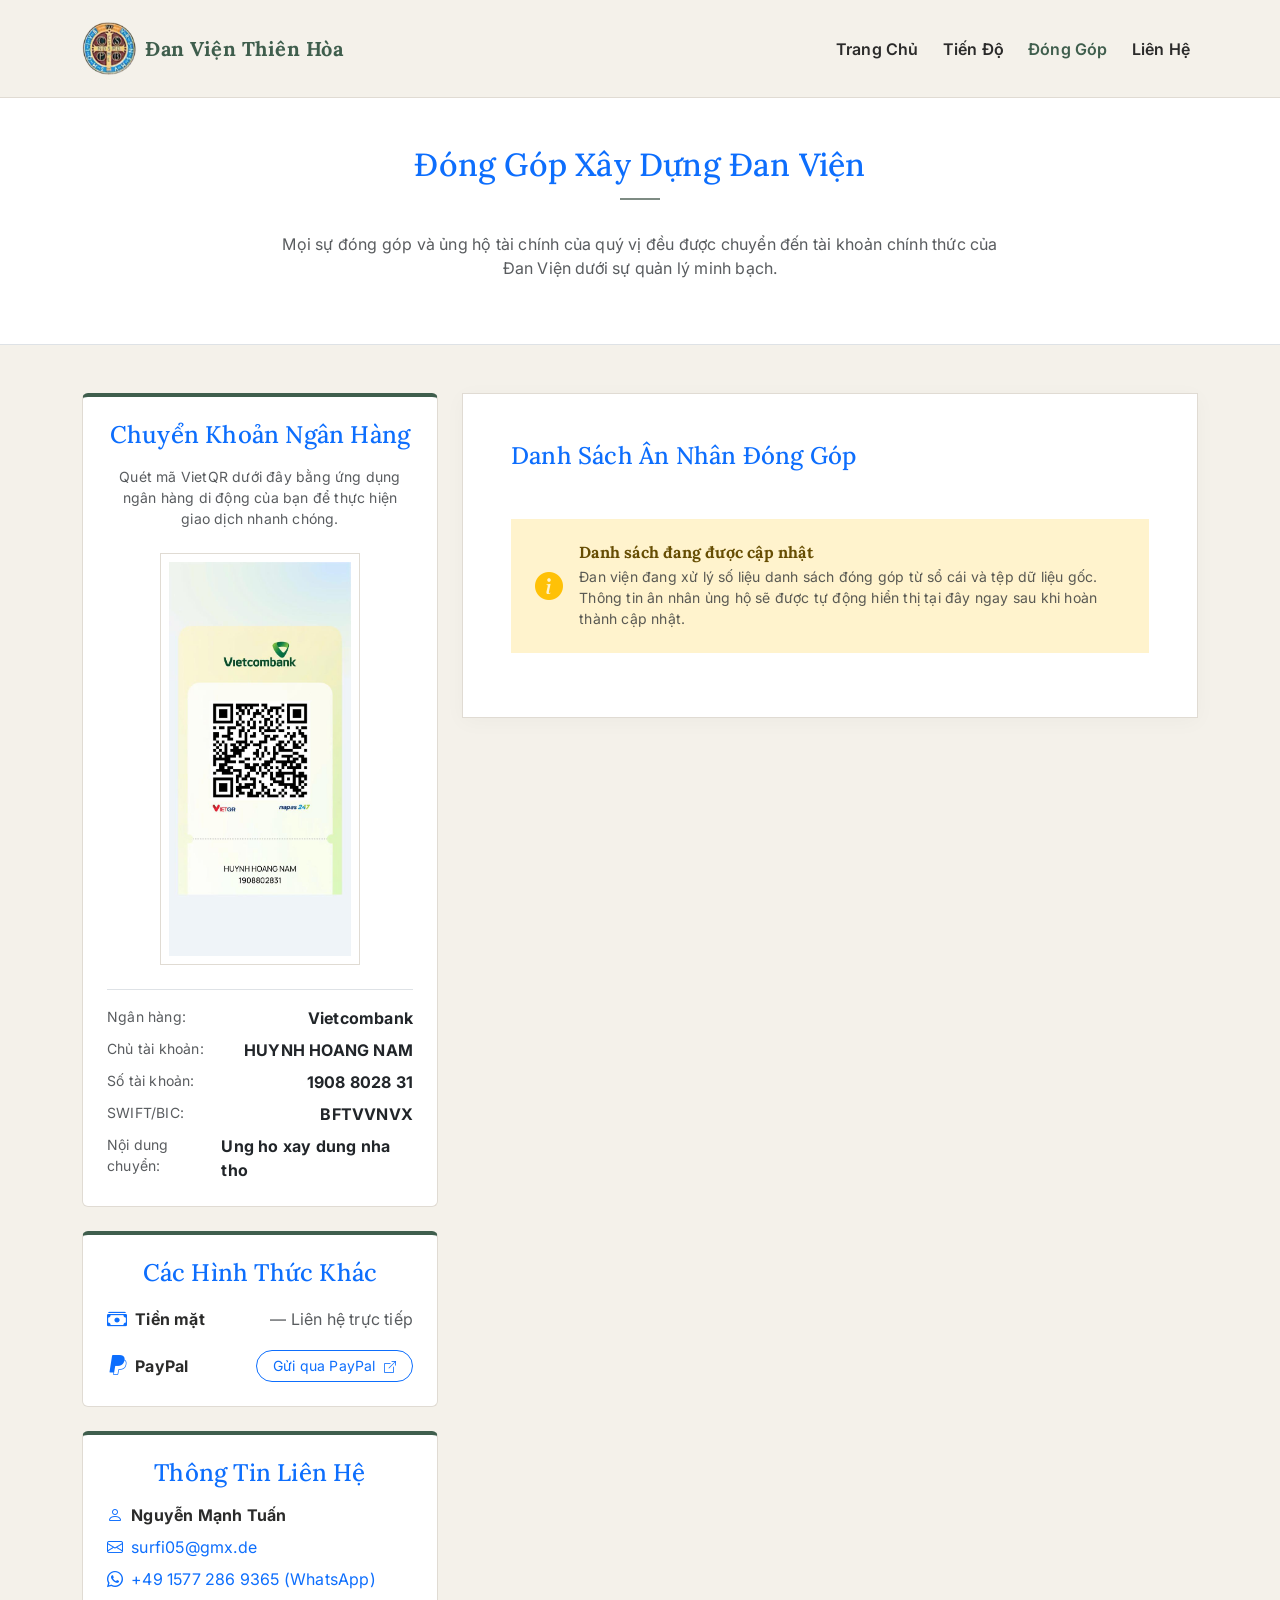
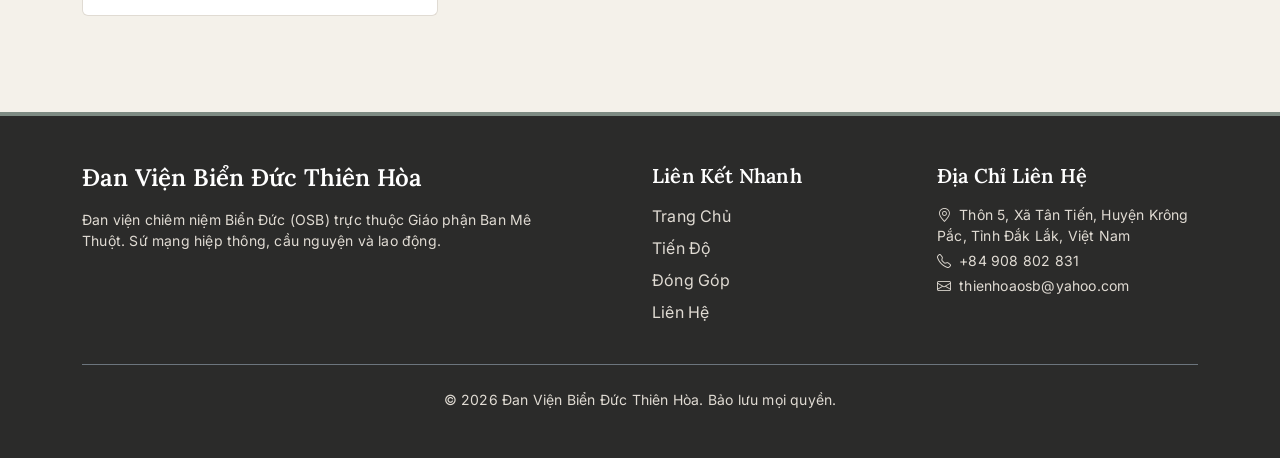
==== donggop.html @ 3820fb9f "feat: update donggop page with SWIFT/BIC, PayPal, and contact info Add SWIFT/BIC code to bank card, " ====
<!DOCTYPE html>
<html lang="vi">
<head>
  <meta charset="UTF-8">
  <meta name="viewport" content="width=device-width, initial-scale=1.0">
  <title>Đóng Góp & Ủng Hộ | Đan Viện Biển Đức Thiên Hòa</title>
  <meta name="description" content="Thông tin tài khoản ngân hàng nhận quyên góp và danh sách cập nhật các ân nhân đóng góp quỹ xây dựng Đan viện Biển Đức Thiên Hòa.">
  <!-- Bootstrap 5 & Icons CDN -->
  <link href="https://cdn.jsdelivr.net/npm/bootstrap@5.3.8/dist/css/bootstrap.min.css" rel="stylesheet" integrity="sha384-sRIl4kxILFvY47J16cr9ZwB07vP4J8+LH7qKQnuqkuIAvNWLzeN8tE5YBujZqJLB" crossorigin="anonymous">
  <link href="https://cdn.jsdelivr.net/npm/bootstrap-icons@1.13.1/font/bootstrap-icons.min.css" rel="stylesheet" integrity="sha384-CK2SzKma4jA5H/MXDUU7i1TqZlCFaD4T01vtyDFvPlD97JQyS+IsSh1nI2EFbpyk" crossorigin="anonymous">
  <!-- Custom Styling -->
  <link rel="stylesheet" href="assets/css/custom.css">
  <style>
    .bank-card {
      border: 1px solid var(--color-border);
      background-color: var(--color-card-bg);
      border-top: 4px solid var(--color-primary);
    }
    .vietqr-image {
      max-width: 200px;
      border: 1px solid var(--color-border);
      padding: 0.5rem;
      background: #fff;
    }
  </style>
</head>
<body>

  <!-- Navbar (loaded dynamically) -->
  <div id="navbar-placeholder"></div>

  <!-- Title Section -->
  <section class="py-5 text-center bg-white border-bottom">
    <div class="container">
      <h1 class="section-title h2 text-primary">Đóng Góp Xây Dựng Đan Viện</h1>
      <p class="text-muted col-lg-8 mx-auto">Mọi sự đóng góp và ủng hộ tài chính của quý vị đều được chuyển đến tài khoản chính thức của Đan Viện dưới sự quản lý minh bạch.</p>
    </div>
  </section>

  <!-- Core Content Section -->
  <section class="py-5">
    <div class="container">
      <div class="row g-4">
        
        <!-- Left: Banking Info and Real QR scan -->
        <div class="col-lg-4">
          <div class="card bank-card p-4 text-center">
            <h3 class="h4 text-primary font-serif mb-3">Chuyển Khoản Ngân Hàng</h3>
            <p class="small text-muted mb-4">Quét mã VietQR dưới đây bằng ứng dụng ngân hàng di động của bạn để thực hiện giao dịch nhanh chóng.</p>
            
            <img src="assets/images/banking_qr.jpg" class="vietqr-image img-fluid mx-auto mb-4" alt="Mã QR Chuyển Khoản Vietcombank">
            
            <div class="text-start border-top pt-3">
              <div class="d-flex justify-content-between mb-2">
                <span class="small text-muted">Ngân hàng:</span>
                <strong class="text-dark">Vietcombank</strong>
              </div>
              <div class="d-flex justify-content-between mb-2">
                <span class="small text-muted">Chủ tài khoản:</span>
                <strong class="text-dark">HUYNH HOANG NAM</strong>
              </div>
              <div class="d-flex justify-content-between mb-2">
                <span class="small text-muted">Số tài khoản:</span>
                <strong class="text-dark">1908 8028 31</strong>
              </div>
              <div class="d-flex justify-content-between mb-2">
                <span class="small text-muted">SWIFT/BIC:</span>
                <strong class="text-dark">BFTVVNVX</strong>
              </div>
              <div class="d-flex justify-content-between">
                <span class="small text-muted">Nội dung chuyển:</span>
                <strong class="text-dark">Ung ho xay dung nha tho</strong>
              </div>
            </div>
          </div>

          <!-- Alternative giving options -->
          <div class="card bank-card p-4 text-center mt-4">
            <h3 class="h4 text-primary font-serif mb-3">Các Hình Thức Khác</h3>
            <div class="text-start">
              <p class="d-flex align-items-center gap-2 mb-3">
                <i class="bi bi-cash-stack text-primary fs-5"></i>
                <strong>Tiền mặt</strong>
                <span class="text-muted ms-auto">— Liên hệ trực tiếp</span>
              </p>
              <p class="d-flex align-items-center gap-2 mb-0">
                <i class="bi bi-paypal text-primary fs-5"></i>
                <strong>PayPal</strong>
                <a href="https://www.paypal.com/pools/c/9pUxez8VKe" target="_blank" rel="noopener noreferrer" class="ms-auto btn btn-sm btn-outline-primary rounded-pill px-3">Gửi qua PayPal <i class="bi bi-box-arrow-up-right ms-1 small"></i></a>
              </p>
            </div>
          </div>

          <!-- Contact person -->
          <div class="card bank-card p-4 text-center mt-4">
            <h3 class="h4 text-primary font-serif mb-3">Thông Tin Liên Hệ</h3>
            <div class="text-start">
              <p class="d-flex align-items-center gap-2 mb-2">
                <i class="bi bi-person text-primary"></i>
                <strong>Nguyễn Mạnh Tuấn</strong>
              </p>
              <p class="d-flex align-items-center gap-2 mb-2">
                <i class="bi bi-envelope text-primary"></i>
                <a href="mailto:surfi05@gmx.de" class="text-decoration-none">surfi05@gmx.de</a>
              </p>
              <p class="d-flex align-items-center gap-2 mb-0">
                <i class="bi bi-whatsapp text-primary"></i>
                <a href="https://wa.me/4915772869365" target="_blank" rel="noopener noreferrer" class="text-decoration-none">+49 1577 286 9365 (WhatsApp)</a>
              </p>
            </div>
          </div>
        </div>

        <!-- Right: Donor listings table (gracefully handle empty list) -->
        <div class="col-lg-8">
          <div class="card card-custom p-4 p-md-5">
            <h3 class="h4 text-primary font-serif mb-4">Danh Sách Ân Nhân Đóng Góp</h3>
            
            <!-- Controls -->
            <div class="row g-3 align-items-center justify-content-between mb-4" id="tableControls" style="display:none;">
              <div class="col-sm-6 col-md-5">
                <div class="input-group">
                  <span class="input-group-text bg-transparent border-end-0"><i class="bi bi-search text-muted"></i></span>
                  <input type="text" id="tableSearch" class="form-control border-start-0" placeholder="Tìm kiếm tên, ghi chú..." onkeyup="filterTable()">
                </div>
              </div>
              <div class="col-auto">
                <div class="d-flex align-items-center gap-2">
                  <label for="pageSize" class="small text-muted text-nowrap mb-0">Hiển thị:</label>
                  <select id="pageSize" class="form-select form-select-sm" onchange="changePageSize()">
                    <option value="10" selected>10 hàng</option>
                    <option value="25">25 hàng</option>
                    <option value="50">50 hàng</option>
                  </select>
                </div>
              </div>
            </div>

            <!-- Table -->
            <div class="table-responsive" id="tableWrapper" style="display:none;">
              <table class="table align-middle table-hover border-top">
                <thead class="table-light">
                  <tr>
                    <th onclick="sortTable(0)" style="cursor:pointer;">Ngày Đóng Góp <i class="bi bi-arrow-down-up small ms-1" id="sort-icon-0"></i></th>
                    <th onclick="sortTable(1)" style="cursor:pointer;">Ân Nhân / Họ và Tên <i class="bi bi-arrow-down-up small ms-1" id="sort-icon-1"></i></th>
                    <th onclick="sortTable(2)" style="cursor:pointer; width: 160px;">Số Tiền (VNĐ) <i class="bi bi-arrow-down-up small ms-1" id="sort-icon-2"></i></th>
                    <th>Ghi Chú</th>
                  </tr>
                </thead>
                <tbody id="tableBody">
                  <!-- Rendered dynamically -->
                </tbody>
              </table>
            </div>

            <!-- Pagination -->
            <div class="d-flex justify-content-center mt-4" id="tablePagination" style="display:none;">
              <!-- Rendered dynamically -->
            </div>

            <!-- Alert fallback if donations.csv is missing or empty -->
            <div class="alert alert-warning d-flex align-items-center gap-3 p-4 border-0 rounded-0" id="fallbackAlert">
              <i class="bi bi-info-circle-fill text-warning fs-3"></i>
              <div>
                <h6 class="alert-heading fw-bold mb-1">Danh sách đang được cập nhật</h6>
                <p class="small text-muted mb-0">Đan viện đang xử lý số liệu danh sách đóng góp từ sổ cái và tệp dữ liệu gốc. Thông tin ân nhân ủng hộ sẽ được tự động hiển thị tại đây ngay sau khi hoàn thành cập nhật.</p>
              </div>
            </div>

          </div>
        </div>

      </div>
    </div>
  </section>

  <!-- Footer (loaded dynamically) -->
  <div id="footer-placeholder"></div>

  <script>var currentPage="donggop";</script>
  <script src="assets/js/components.js"></script>
  <!-- Bootstrap Bundle CDN -->
  <script src="https://cdn.jsdelivr.net/npm/bootstrap@5.3.8/dist/js/bootstrap.bundle.min.js" integrity="sha384-FKyoEForCGlyvwx9Hj09JcYn3nv7wiPVlz7YYwJrWVcXK/BmnVDxM+D2scQbITxI" crossorigin="anonymous"></script>

  <script>
    let originalData = [];
    let currentData = [];
    let pageIndex = 1;
    let pageSize = 10;
    let sortColumnIndex = -1;
    let sortAscending = true;

    document.addEventListener('DOMContentLoaded', function() {
      fetch('assets/data/donations.csv')
        .then(response => {
          if (!response.ok) {
            throw new Error('CSV file not found or empty');
          }
          return response.text();
        })
        .then(text => {
          originalData = parseCSV(text);
          if (originalData.length === 0) {
            throw new Error('No records parsed');
          }
          
          currentData = [...originalData];
          
          // Show elements and hide fallback alert
          document.getElementById('tableControls').style.display = 'flex';
          document.getElementById('tableWrapper').style.display = 'block';
          document.getElementById('tablePagination').style.display = 'flex';
          document.getElementById('fallbackAlert').style.display = 'none';
          
          renderTable();
        })
        .catch(err => {
          console.log('Thông báo: Chờ dữ liệu bảng đóng góp:', err.message);
          // Keep fallback alert visible (default state)
        });
    });

    // Custom CSV Parser
    function parseCSV(text) {
      const lines = text.split('\n');
      const result = [];
      if (lines.length <= 1) return result;
      
      for (let i = 1; i < lines.length; i++) {
        if (!lines[i].trim()) continue;
        
        let row = [];
        let insideQuote = false;
        let entry = '';
        
        for (let j = 0; j < lines[i].length; j++) {
          let char = lines[i][j];
          if (char === '"') {
            insideQuote = !insideQuote;
          } else if (char === ',' && !insideQuote) {
            row.push(entry.trim());
            entry = '';
          } else {
            entry += char;
          }
        }
        row.push(entry.trim());
        
        if (row.length >= 4) {
          result.push({
            date: row[0],
            name: row[1],
            amount: parseInt(row[2]) || 0,
            note: row[3] || ''
          });
        }
      }
      return result;
    }

    function renderTable() {
      const body = document.getElementById('tableBody');
      body.innerHTML = '';

      if (currentData.length === 0) {
        body.innerHTML = '<tr><td colspan="4" class="text-center text-muted py-3">Không tìm thấy kết quả phù hợp.</td></tr>';
        document.getElementById('tablePagination').innerHTML = '';
        return;
      }

      const startIndex = (pageIndex - 1) * pageSize;
      const endIndex = Math.min(startIndex + pageSize, currentData.length);
      const visibleItems = currentData.slice(startIndex, endIndex);

      visibleItems.forEach(item => {
        let displayDate = item.date;
        if (item.date) {
          const parts = item.date.split('-');
          if (parts.length === 3) {
            displayDate = `${parts[2]}/${parts[1]}/${parts[0]}`;
          }
        }

        const tr = document.createElement('tr');
        tr.innerHTML = `
          <td class="small text-secondary">${displayDate}</td>
          <td><strong class="text-dark">${item.name}</strong></td>
          <td class="text-primary fw-semibold">${item.amount.toLocaleString('vi-VN')} đ</td>
          <td class="small text-muted-custom font-serif"><em>${item.note}</em></td>
        `;
        body.appendChild(tr);
      });

      renderPagination();
    }

    function renderPagination() {
      const pag = document.getElementById('tablePagination');
      pag.innerHTML = '';
      
      const totalPages = Math.ceil(currentData.length / pageSize);
      if (totalPages <= 1) return;

      const nav = document.createElement('nav');
      const ul = document.createElement('ul');
      ul.className = 'pagination pagination-sm mb-0';
      
      // Prev
      const prevLi = document.createElement('li');
      prevLi.className = `page-item ${pageIndex === 1 ? 'disabled' : ''}`;
      prevLi.innerHTML = `<button class="page-link" onclick="goToPage(${pageIndex - 1})">‹</button>`;
      ul.appendChild(prevLi);

      // Pages
      for (let i = 1; i <= totalPages; i++) {
        const li = document.createElement('li');
        li.className = `page-item ${i === pageIndex ? 'active' : ''}`;
        li.innerHTML = `<button class="page-link" onclick="goToPage(${i})">${i}</button>`;
        ul.appendChild(li);
      }

      // Next
      const nextLi = document.createElement('li');
      nextLi.className = `page-item ${pageIndex === totalPages ? 'disabled' : ''}`;
      nextLi.innerHTML = `<button class="page-link" onclick="goToPage(${pageIndex + 1})">›</button>`;
      ul.appendChild(nextLi);

      nav.appendChild(ul);
      pag.appendChild(nav);
    }

    function goToPage(page) {
      pageIndex = page;
      renderTable();
    }

    function filterTable() {
      const query = document.getElementById('tableSearch').value.toLowerCase();
      currentData = originalData.filter(item => 
        item.name.toLowerCase().includes(query) || 
        item.note.toLowerCase().includes(query) ||
        item.date.includes(query)
      );
      pageIndex = 1;
      renderTable();
    }

    function changePageSize() {
      pageSize = parseInt(document.getElementById('pageSize').value);
      pageIndex = 1;
      renderTable();
    }

    function sortTable(columnIndex) {
      if (sortColumnIndex === columnIndex) {
        sortAscending = !sortAscending;
      } else {
        sortColumnIndex = columnIndex;
        sortAscending = true;
      }

      // Reset indicators
      for (let i = 0; i < 3; i++) {
        const icon = document.getElementById(`sort-icon-${i}`);
        if (icon) {
          icon.className = 'bi bi-arrow-down-up small ms-1 text-muted';
        }
      }

      const activeIcon = document.getElementById(`sort-icon-${columnIndex}`);
      if (activeIcon) {
        activeIcon.className = sortAscending ? 'bi bi-arrow-up small ms-1 text-primary' : 'bi bi-arrow-down small ms-1 text-primary';
      }

      currentData.sort((a, b) => {
        let valA, valB;
        if (columnIndex === 0) { // Date
          valA = a.date;
          valB = b.date;
        } else if (columnIndex === 1) { // Name
          valA = a.name.toLowerCase();
          valB = b.name.toLowerCase();
        } else if (columnIndex === 2) { // Amount
          valA = a.amount;
          valB = b.amount;
        }

        if (valA < valB) return sortAscending ? -1 : 1;
        if (valA > valB) return sortAscending ? 1 : -1;
        return 0;
      });

      pageIndex = 1;
      renderTable();
    }
  </script>
</body>
</html>
---- assets/css/custom.css ----
@import url('https://fonts.googleapis.com/css2?family=Lora:ital,wght@0,400;0,600;0,700;1,400&family=Inter:wght@300;400;500;600;700&display=swap');

:root {
  --bs-body-bg: #F4F1EA;          /* Soft Linen Sand */
  --bs-body-color: #2B2B2A;       /* Soil Charcoal */
  --color-primary: #3F5E4D;       /* Olive/Forest Green */
  --color-primary-hover: #2E4538;
  --color-secondary: #7E8B83;     /* Slate / Stone Grey */
  --color-border: #E0DBD3;        /* Warm Linen Border */
  --color-card-bg: #FFFFFF;
  
  --font-serif: 'Lora', Georgia, serif;
  --font-sans: 'Inter', system-ui, -apple-system, sans-serif;
}

body {
  font-family: var(--font-sans);
  background-color: var(--bs-body-bg);
  color: var(--bs-body-color);
  letter-spacing: 0.2px;
}

h1, h2, h3, h4, h5, h6 {
  font-family: var(--font-serif);
  color: var(--color-primary);
  font-weight: 600;
}

/* Custom spacing and typography defaults */
.section-title {
  position: relative;
  padding-bottom: 1rem;
  margin-bottom: 2rem;
}

.section-title::after {
  content: '';
  position: absolute;
  bottom: 0;
  left: 50%;
  transform: translateX(-50%);
  width: 40px;
  height: 2px;
  background-color: var(--color-secondary);
}

.text-start .section-title::after {
  left: 0;
  transform: none;
}

/* Header customization */
.navbar-custom {
  background-color: rgba(244, 241, 234, 0.9) !important;
  backdrop-filter: blur(10px);
  border-bottom: 1px solid var(--color-border);
}

.navbar-brand {
  font-family: var(--font-serif);
  font-weight: 700;
  color: var(--color-primary) !important;
  letter-spacing: 0.5px;
}

.nav-link {
  font-weight: 600;
  color: var(--bs-body-color) !important;
  transition: color 0.2s ease;
  position: relative;
}

.nav-link:hover,
.nav-link.active {
  color: var(--color-primary) !important;
}

/* Hero customization */
.hero-section {
  background: linear-gradient(135deg, rgba(14, 116, 144, 0.85) 0%, rgba(30, 41, 59, 0.9) 100%), url('../images/hero-bg.jpg') center/cover no-repeat;
  color: #fff;
  padding: 8rem 0;
  border-bottom: 4px solid var(--color-secondary);
}

.hero-section h1 {
  color: #fff;
  font-size: clamp(2.2rem, 5vw, 3.8rem);
  font-family: var(--font-serif);
  margin-bottom: 1.5rem;
}

.hero-section p {
  font-size: 1.25rem;
  font-family: var(--font-serif);
  font-style: italic;
  max-width: 700px;
  margin: 0 auto 2.5rem auto;
  opacity: 0.9;
}

/* Button overrides */
.btn-custom {
  background-color: var(--color-primary);
  color: #fff;
  border: 1px solid var(--color-primary);
  padding: 0.75rem 2rem;
  font-weight: 600;
  transition: all 0.2s ease;
}

.btn-custom:hover {
  background-color: var(--color-primary-hover);
  color: #fff;
  border-color: var(--color-primary-hover);
  box-shadow: 0 4px 12px rgba(63, 94, 77, 0.15);
}

.btn-outline-custom {
  background-color: transparent;
  color: #fff;
  border: 2px solid #fff;
  padding: 0.75rem 2rem;
  font-weight: 600;
  transition: all 0.2s ease;
}

.btn-outline-custom:hover {
  background-color: #fff;
  color: var(--color-primary);
}

/* Cards customization */
.card-custom {
  background-color: var(--color-card-bg);
  border: 1px solid var(--color-border);
  border-radius: 0;
  box-shadow: 0 4px 20px rgba(43, 43, 42, 0.03);
}

/* Custom list-group border overrides */
.list-group-item {
  background-color: transparent;
  border-color: var(--color-border);
}

/* Photo journal grid */
.photo-grid {
  display: grid;
  grid-template-columns: repeat(3, 1fr);
  gap: 1.5rem;
  max-width: 1100px;
  margin: 0 auto;
}

.photo-grid-item {
  break-inside: avoid;
}

.photo-grid-card {
  background-color: var(--color-card-bg);
  border: 1px solid var(--color-border);
  padding: 15px;
  box-shadow: 0 4px 20px rgba(43, 43, 42, 0.02);
  transition: box-shadow 0.2s ease;
}

.photo-grid-card:hover {
  box-shadow: 0 6px 28px rgba(43, 43, 42, 0.08);
}

.photo-grid-img {
  width: 100%;
  height: 220px;
  object-fit: cover;
  border: 1px solid var(--color-border);
  cursor: zoom-in;
  transition: opacity 0.2s ease;
}

.photo-grid-img:hover {
  opacity: 0.9;
}

/* Footer customization */
.footer-custom {
  background-color: #2B2B2A;
  color: #E0DBD3;
  border-top: 4px solid var(--color-secondary);
}

.footer-custom h4, .footer-custom h5 {
  color: #FFFFFF;
}

.footer-custom a {
  color: #E0DBD3;
  text-decoration: none;
  transition: color 0.2s ease;
}

.footer-custom a:hover {
  color: #FFFFFF;
}

/* Responsive fixes */
@media (max-width: 991px) {
  .photo-grid {
    grid-template-columns: repeat(2, 1fr);
  }
}

@media (max-width: 576px) {
  .photo-grid {
    grid-template-columns: 1fr;
  }

  .photo-grid-img {
    height: auto;
    aspect-ratio: 4 / 3;
  }
}
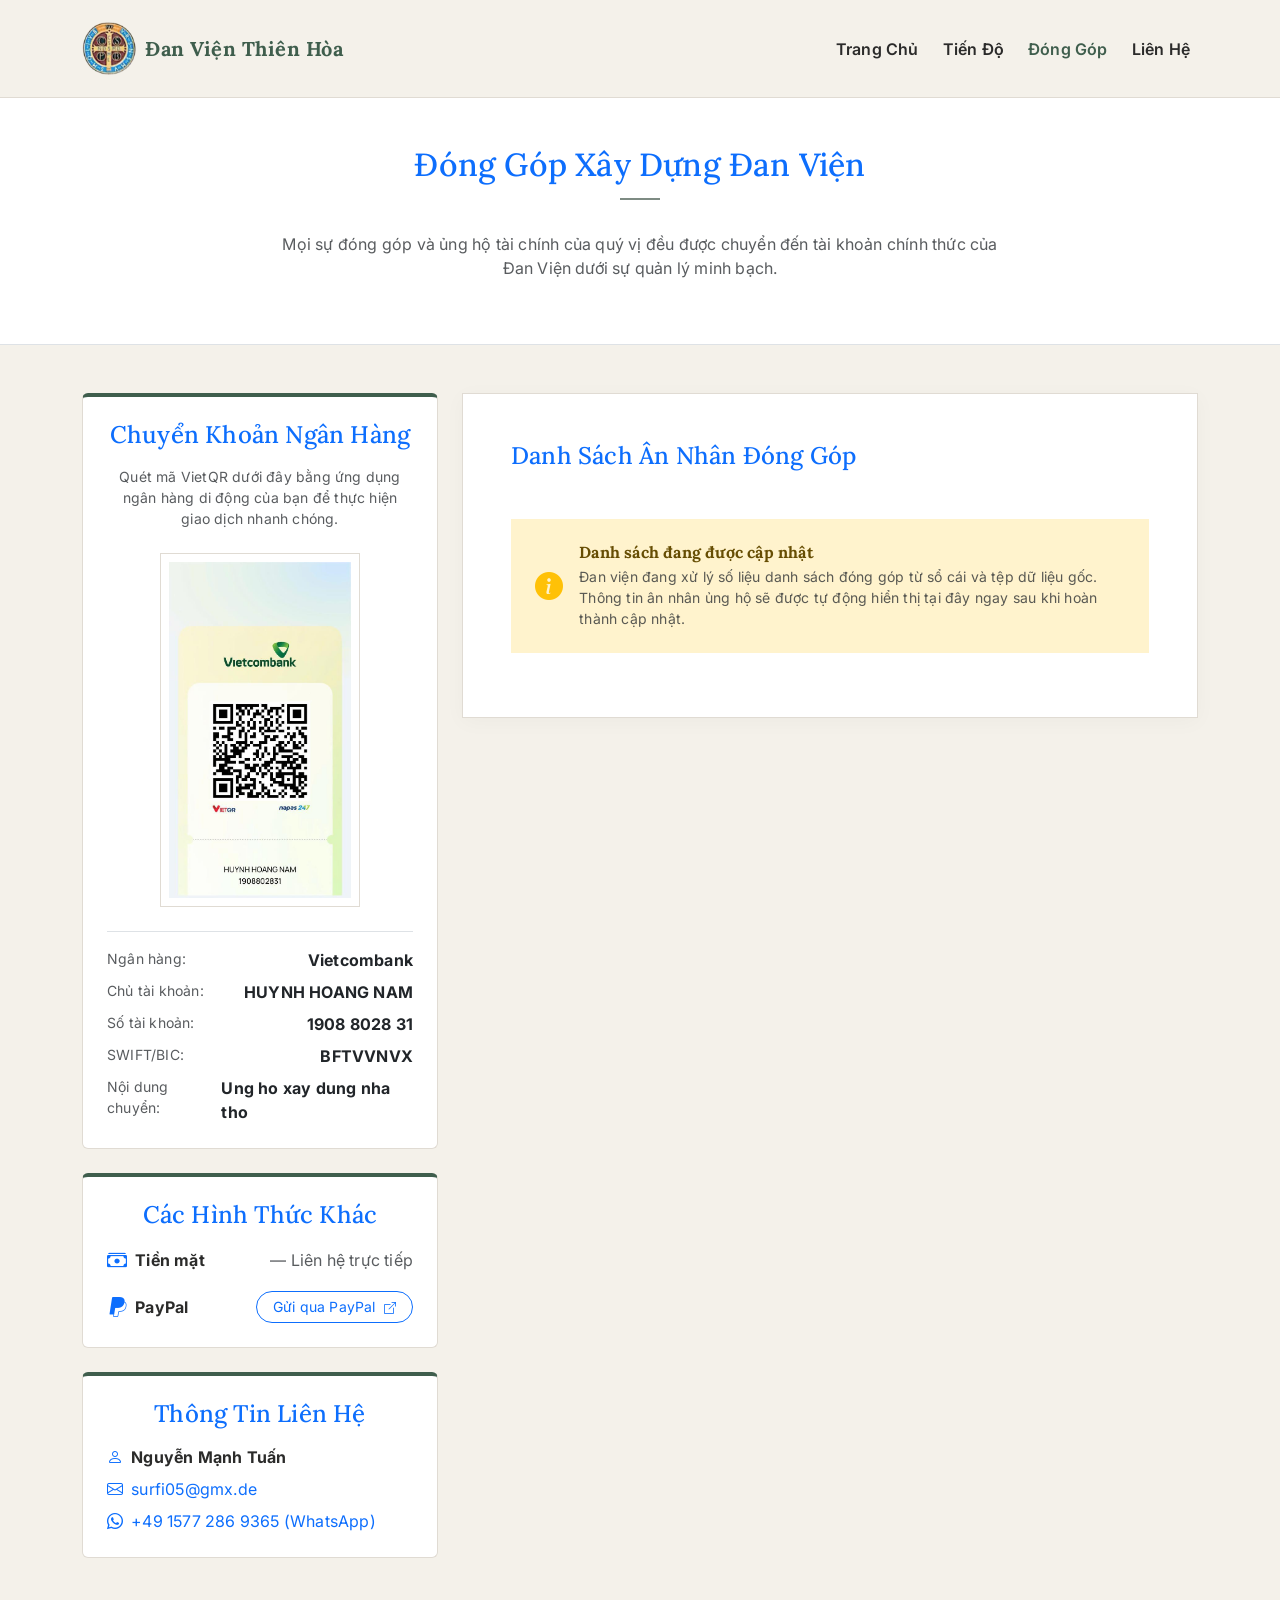
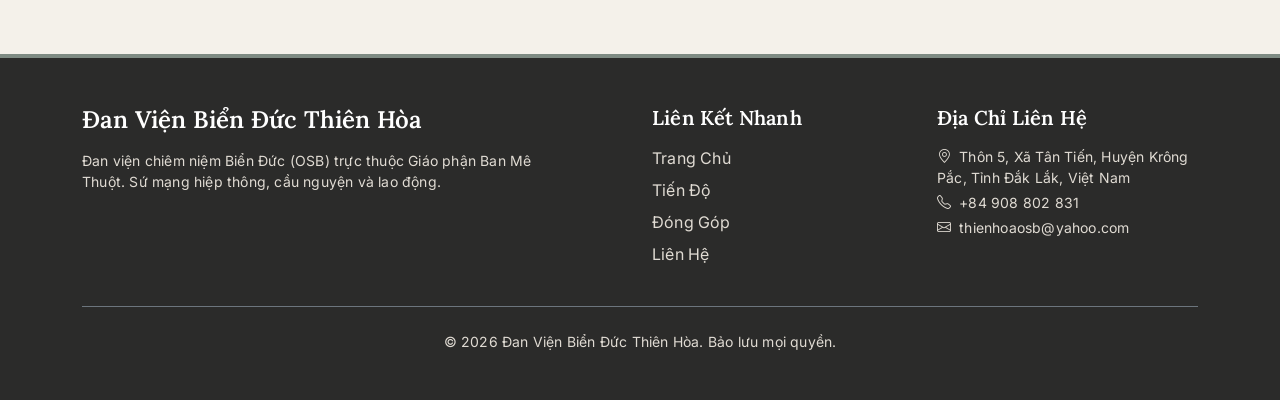
==== commit fb39260a: "fix: keyboard accessibility, focus rings, date locale, and translate guards Add keyboard handlers an" ====
--- a/donggop.html
+++ b/donggop.html
@@ -8,6 +8,7 @@
   <!-- Bootstrap 5 & Icons CDN -->
   <link href="https://cdn.jsdelivr.net/npm/bootstrap@5.3.8/dist/css/bootstrap.min.css" rel="stylesheet" integrity="sha384-sRIl4kxILFvY47J16cr9ZwB07vP4J8+LH7qKQnuqkuIAvNWLzeN8tE5YBujZqJLB" crossorigin="anonymous">
   <link href="https://cdn.jsdelivr.net/npm/bootstrap-icons@1.13.1/font/bootstrap-icons.min.css" rel="stylesheet" integrity="sha384-CK2SzKma4jA5H/MXDUU7i1TqZlCFaD4T01vtyDFvPlD97JQyS+IsSh1nI2EFbpyk" crossorigin="anonymous">
+  <link rel="preconnect" href="https://cdn.jsdelivr.net">
   <!-- Custom Styling -->
   <link rel="stylesheet" href="assets/css/custom.css">
   <style>
@@ -22,6 +23,24 @@
       padding: 0.5rem;
       background: #fff;
     }
+    .tabular-nums {
+      font-variant-numeric: tabular-nums;
+    }
+    .sortable-th {
+      cursor: pointer;
+      user-select: none;
+      touch-action: manipulation;
+    }
+    .sortable-th:focus-visible {
+      outline: 2px solid var(--color-primary);
+      outline-offset: -2px;
+      border-radius: 4px;
+    }
+    .clickable-img:focus-visible {
+      outline: 2px solid var(--color-primary);
+      outline-offset: 2px;
+      border-radius: 4px;
+    }
   </style>
 </head>
 <body>
@@ -32,7 +51,7 @@
   <!-- Title Section -->
   <section class="py-5 text-center bg-white border-bottom">
     <div class="container">
-      <h1 class="section-title h2 text-primary">Đóng Góp Xây Dựng Đan Viện</h1>
+      <h1 class="section-title h2 text-primary" style="text-wrap:balance;">Đóng Góp Xây Dựng Đan Viện</h1>
       <p class="text-muted col-lg-8 mx-auto">Mọi sự đóng góp và ủng hộ tài chính của quý vị đều được chuyển đến tài khoản chính thức của Đan Viện dưới sự quản lý minh bạch.</p>
     </div>
   </section>
@@ -48,7 +67,7 @@
             <h3 class="h4 text-primary font-serif mb-3">Chuyển Khoản Ngân Hàng</h3>
             <p class="small text-muted mb-4">Quét mã VietQR dưới đây bằng ứng dụng ngân hàng di động của bạn để thực hiện giao dịch nhanh chóng.</p>
             
-            <img src="assets/images/banking_qr.jpg" class="vietqr-image img-fluid mx-auto mb-4" alt="Mã QR Chuyển Khoản Vietcombank">
+            <img src="assets/images/banking_qr.jpg" width="200" height="200" class="vietqr-image img-fluid mx-auto mb-4 clickable-img" alt="Mã QR Chuyển Khoản Vietcombank" onclick="triggerLightbox('assets/images/banking_qr.jpg')" onkeydown="if(event.key==='Enter'||event.key===' ')event.preventDefault(),triggerLightbox('assets/images/banking_qr.jpg')" tabindex="0" role="button" style="cursor:zoom-in;">
             
             <div class="text-start border-top pt-3">
               <div class="d-flex justify-content-between mb-2">
@@ -61,11 +80,11 @@
               </div>
               <div class="d-flex justify-content-between mb-2">
                 <span class="small text-muted">Số tài khoản:</span>
-                <strong class="text-dark">1908 8028 31</strong>
+                <strong class="text-dark" translate="no">1908 8028 31</strong>
               </div>
               <div class="d-flex justify-content-between mb-2">
                 <span class="small text-muted">SWIFT/BIC:</span>
-                <strong class="text-dark">BFTVVNVX</strong>
+                <strong class="text-dark" translate="no">BFTVVNVX</strong>
               </div>
               <div class="d-flex justify-content-between">
                 <span class="small text-muted">Nội dung chuyển:</span>
@@ -79,12 +98,12 @@
             <h3 class="h4 text-primary font-serif mb-3">Các Hình Thức Khác</h3>
             <div class="text-start">
               <p class="d-flex align-items-center gap-2 mb-3">
-                <i class="bi bi-cash-stack text-primary fs-5"></i>
+                <i class="bi bi-cash-stack text-primary fs-5" aria-hidden="true"></i>
                 <strong>Tiền mặt</strong>
                 <span class="text-muted ms-auto">— Liên hệ trực tiếp</span>
               </p>
               <p class="d-flex align-items-center gap-2 mb-0">
-                <i class="bi bi-paypal text-primary fs-5"></i>
+                <i class="bi bi-paypal text-primary fs-5" aria-hidden="true"></i>
                 <strong>PayPal</strong>
                 <a href="https://www.paypal.com/pools/c/9pUxez8VKe" target="_blank" rel="noopener noreferrer" class="ms-auto btn btn-sm btn-outline-primary rounded-pill px-3">Gửi qua PayPal <i class="bi bi-box-arrow-up-right ms-1 small"></i></a>
               </p>
@@ -96,15 +115,15 @@
             <h3 class="h4 text-primary font-serif mb-3">Thông Tin Liên Hệ</h3>
             <div class="text-start">
               <p class="d-flex align-items-center gap-2 mb-2">
-                <i class="bi bi-person text-primary"></i>
+                <i class="bi bi-person text-primary" aria-hidden="true"></i>
                 <strong>Nguyễn Mạnh Tuấn</strong>
               </p>
               <p class="d-flex align-items-center gap-2 mb-2">
-                <i class="bi bi-envelope text-primary"></i>
-                <a href="mailto:surfi05@gmx.de" class="text-decoration-none">surfi05@gmx.de</a>
+                <i class="bi bi-envelope text-primary" aria-hidden="true"></i>
+                <a href="mailto:surfi05@gmx.de" class="text-decoration-none" translate="no">surfi05@gmx.de</a>
               </p>
               <p class="d-flex align-items-center gap-2 mb-0">
-                <i class="bi bi-whatsapp text-primary"></i>
+                <i class="bi bi-whatsapp text-primary" aria-hidden="true"></i>
                 <a href="https://wa.me/4915772869365" target="_blank" rel="noopener noreferrer" class="text-decoration-none">+49 1577 286 9365 (WhatsApp)</a>
               </p>
             </div>
@@ -120,8 +139,8 @@
             <div class="row g-3 align-items-center justify-content-between mb-4" id="tableControls" style="display:none;">
               <div class="col-sm-6 col-md-5">
                 <div class="input-group">
-                  <span class="input-group-text bg-transparent border-end-0"><i class="bi bi-search text-muted"></i></span>
-                  <input type="text" id="tableSearch" class="form-control border-start-0" placeholder="Tìm kiếm tên, ghi chú..." onkeyup="filterTable()">
+                  <span class="input-group-text bg-transparent border-end-0"><i class="bi bi-search text-muted" aria-hidden="true"></i></span>
+                  <input type="text" id="tableSearch" class="form-control border-start-0" placeholder="Tìm kiếm tên, ghi chú…" aria-label="Tìm kiếm ân nhân" onkeyup="filterTable()">
                 </div>
               </div>
               <div class="col-auto">
@@ -141,13 +160,13 @@
               <table class="table align-middle table-hover border-top">
                 <thead class="table-light">
                   <tr>
-                    <th onclick="sortTable(0)" style="cursor:pointer;">Ngày Đóng Góp <i class="bi bi-arrow-down-up small ms-1" id="sort-icon-0"></i></th>
-                    <th onclick="sortTable(1)" style="cursor:pointer;">Ân Nhân / Họ và Tên <i class="bi bi-arrow-down-up small ms-1" id="sort-icon-1"></i></th>
-                    <th onclick="sortTable(2)" style="cursor:pointer; width: 160px;">Số Tiền (VNĐ) <i class="bi bi-arrow-down-up small ms-1" id="sort-icon-2"></i></th>
+                    <th tabindex="0" role="columnheader" class="sortable-th" onclick="sortTable(0)" onkeydown="if(event.key==='Enter'||event.key===' ')event.preventDefault(),sortTable(0)">Ngày Đóng Góp <i class="bi bi-arrow-down-up small ms-1" id="sort-icon-0" aria-hidden="true"></i></th>
+                    <th tabindex="0" role="columnheader" class="sortable-th" onclick="sortTable(1)" onkeydown="if(event.key==='Enter'||event.key===' ')event.preventDefault(),sortTable(1)">Ân Nhân / Họ và Tên <i class="bi bi-arrow-down-up small ms-1" id="sort-icon-1" aria-hidden="true"></i></th>
+                    <th tabindex="0" role="columnheader" class="sortable-th" onclick="sortTable(2)" onkeydown="if(event.key==='Enter'||event.key===' ')event.preventDefault(),sortTable(2)" style="width: 160px;">Số Tiền (VNĐ) <i class="bi bi-arrow-down-up small ms-1" id="sort-icon-2" aria-hidden="true"></i></th>
                     <th>Ghi Chú</th>
                   </tr>
                 </thead>
-                <tbody id="tableBody">
+                <tbody id="tableBody" aria-live="polite">
                   <!-- Rendered dynamically -->
                 </tbody>
               </table>
@@ -160,7 +179,7 @@
 
             <!-- Alert fallback if donations.csv is missing or empty -->
             <div class="alert alert-warning d-flex align-items-center gap-3 p-4 border-0 rounded-0" id="fallbackAlert">
-              <i class="bi bi-info-circle-fill text-warning fs-3"></i>
+              <i class="bi bi-info-circle-fill text-warning fs-3" aria-hidden="true"></i>
               <div>
                 <h6 class="alert-heading fw-bold mb-1">Danh sách đang được cập nhật</h6>
                 <p class="small text-muted mb-0">Đan viện đang xử lý số liệu danh sách đóng góp từ sổ cái và tệp dữ liệu gốc. Thông tin ân nhân ủng hộ sẽ được tự động hiển thị tại đây ngay sau khi hoàn thành cập nhật.</p>
@@ -173,6 +192,20 @@
       </div>
     </div>
   </section>
+
+  <!-- Lightbox Modal -->
+  <div class="modal fade" id="lightboxModal" tabindex="-1" aria-hidden="true">
+    <div class="modal-dialog modal-dialog-centered modal-lg">
+      <div class="modal-content bg-transparent border-0">
+        <div class="modal-header border-0 p-0 justify-content-end">
+          <button type="button" class="btn-close btn-close-white" data-bs-dismiss="modal" aria-label="Close"></button>
+        </div>
+        <div class="modal-body p-0 text-center">
+          <img src="" id="lightboxImage" class="img-fluid border shadow-lg" alt="Phóng to hình ảnh">
+        </div>
+      </div>
+    </div>
+  </div>
 
   <!-- Footer (loaded dynamically) -->
   <div id="footer-placeholder"></div>
@@ -275,9 +308,9 @@
       visibleItems.forEach(item => {
         let displayDate = item.date;
         if (item.date) {
-          const parts = item.date.split('-');
-          if (parts.length === 3) {
-            displayDate = `${parts[2]}/${parts[1]}/${parts[0]}`;
+          const parsed = new Date(item.date + 'T00:00:00');
+          if (!isNaN(parsed.getTime())) {
+            displayDate = parsed.toLocaleDateString('vi-VN', {day:'2-digit',month:'2-digit',year:'numeric'});
           }
         }
 
@@ -285,7 +318,7 @@
         tr.innerHTML = `
           <td class="small text-secondary">${displayDate}</td>
           <td><strong class="text-dark">${item.name}</strong></td>
-          <td class="text-primary fw-semibold">${item.amount.toLocaleString('vi-VN')} đ</td>
+          <td class="text-primary fw-semibold tabular-nums">${item.amount.toLocaleString('vi-VN')} đ</td>
           <td class="small text-muted-custom font-serif"><em>${item.note}</em></td>
         `;
         body.appendChild(tr);
@@ -332,6 +365,14 @@
     function goToPage(page) {
       pageIndex = page;
       renderTable();
+    }
+
+    function triggerLightbox(src) {
+      const modalElement = document.getElementById('lightboxModal');
+      const lightboxImg = document.getElementById('lightboxImage');
+      lightboxImg.src = src;
+      const modal = new bootstrap.Modal(modalElement);
+      modal.show();
     }
 
     function filterTable() {
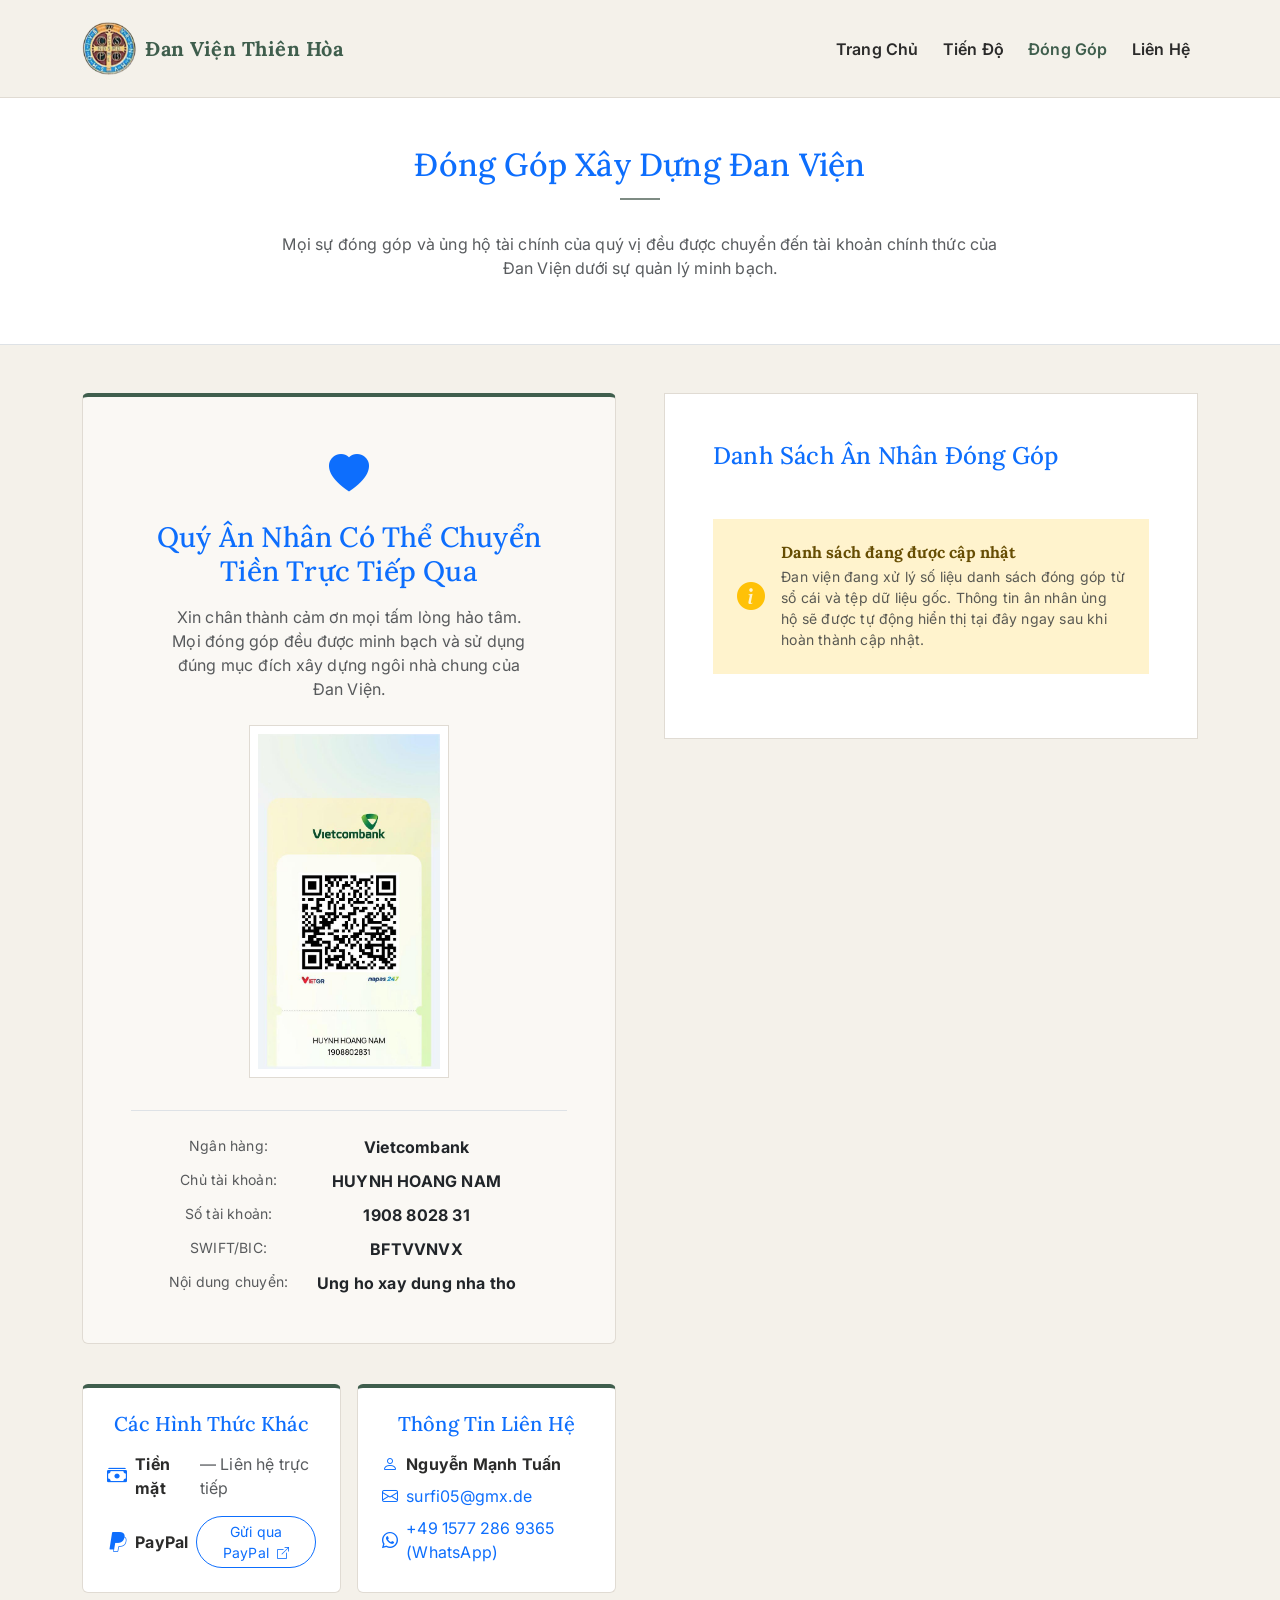
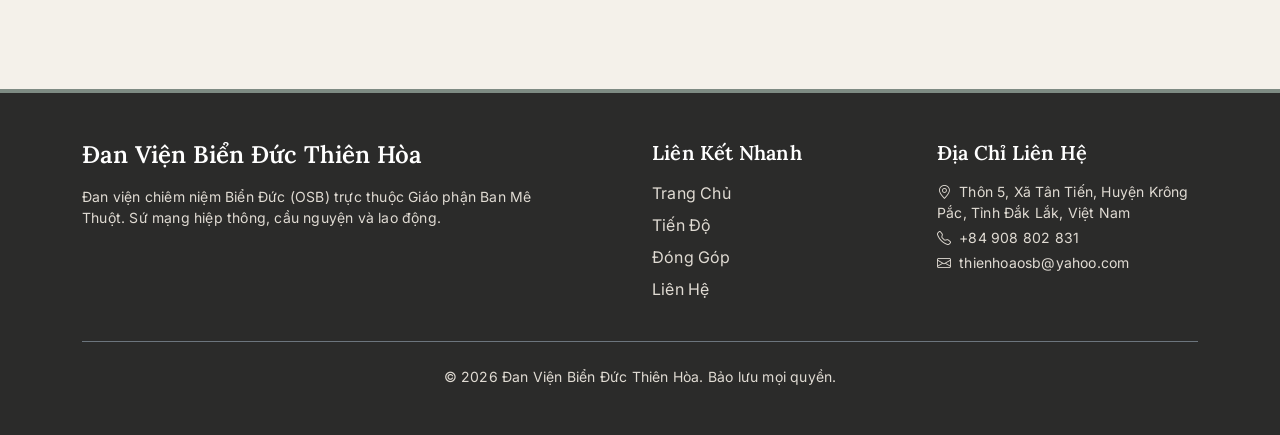
==== commit 25303a9f: "refactor: remove card shadows, redesign giving layout for warmth Remove box-shadow from card-custom." ====
--- a/donggop.html
+++ b/donggop.html
@@ -17,6 +17,16 @@
       background-color: var(--color-card-bg);
       border-top: 4px solid var(--color-primary);
     }
+    .bank-card-welcome {
+      border: 1px solid var(--color-border);
+      background-color: #FAF8F4;
+      border-top: 4px solid var(--color-primary);
+    }
+    .bank-details {
+      display: grid;
+      grid-template-columns: auto 1fr;
+      gap: 0.625rem 1rem;
+    }
     .vietqr-image {
       max-width: 200px;
       border: 1px solid var(--color-border);
@@ -59,79 +69,76 @@
   <!-- Core Content Section -->
   <section class="py-5">
     <div class="container">
-      <div class="row g-4">
+      <div class="row g-5">
         
-        <!-- Left: Banking Info and Real QR scan -->
-        <div class="col-lg-4">
-          <div class="card bank-card p-4 text-center">
-            <h3 class="h4 text-primary font-serif mb-3">Chuyển Khoản Ngân Hàng</h3>
-            <p class="small text-muted mb-4">Quét mã VietQR dưới đây bằng ứng dụng ngân hàng di động của bạn để thực hiện giao dịch nhanh chóng.</p>
+        <!-- Left: Giving info (now wider + more inviting) -->
+        <div class="col-lg-6">
+          <div class="card bank-card-welcome p-4 p-md-5 text-center">
+            <i class="bi bi-heart-fill text-primary fs-1 mb-3" aria-hidden="true"></i>
+            <h3 class="h3 text-primary font-serif mb-3">Quý Ân Nhân Có Thể Chuyển Tiền Trực Tiếp Qua</h3>
+            <p class="text-muted mb-4 col-md-10 mx-auto">Xin chân thành cảm ơn mọi tấm lòng hảo tâm. Mọi đóng góp đều được minh bạch và sử dụng đúng mục đích xây dựng ngôi nhà chung của Đan Viện.</p>
             
             <img src="assets/images/banking_qr.jpg" width="200" height="200" class="vietqr-image img-fluid mx-auto mb-4 clickable-img" alt="Mã QR Chuyển Khoản Vietcombank" onclick="triggerLightbox('assets/images/banking_qr.jpg')" onkeydown="if(event.key==='Enter'||event.key===' ')event.preventDefault(),triggerLightbox('assets/images/banking_qr.jpg')" tabindex="0" role="button" style="cursor:zoom-in;">
             
-            <div class="text-start border-top pt-3">
-              <div class="d-flex justify-content-between mb-2">
-                <span class="small text-muted">Ngân hàng:</span>
+            <div class="border-top pt-4 mt-2">
+              <div class="bank-details mx-auto" style="max-width:360px;">
+                <span class="small text-muted text-nowrap">Ngân hàng:</span>
                 <strong class="text-dark">Vietcombank</strong>
-              </div>
-              <div class="d-flex justify-content-between mb-2">
-                <span class="small text-muted">Chủ tài khoản:</span>
+                <span class="small text-muted text-nowrap">Chủ tài khoản:</span>
                 <strong class="text-dark">HUYNH HOANG NAM</strong>
-              </div>
-              <div class="d-flex justify-content-between mb-2">
-                <span class="small text-muted">Số tài khoản:</span>
+                <span class="small text-muted text-nowrap">Số tài khoản:</span>
                 <strong class="text-dark" translate="no">1908 8028 31</strong>
-              </div>
-              <div class="d-flex justify-content-between mb-2">
-                <span class="small text-muted">SWIFT/BIC:</span>
+                <span class="small text-muted text-nowrap">SWIFT/BIC:</span>
                 <strong class="text-dark" translate="no">BFTVVNVX</strong>
-              </div>
-              <div class="d-flex justify-content-between">
-                <span class="small text-muted">Nội dung chuyển:</span>
+                <span class="small text-muted text-nowrap">Nội dung chuyển:</span>
                 <strong class="text-dark">Ung ho xay dung nha tho</strong>
               </div>
             </div>
           </div>
 
-          <!-- Alternative giving options -->
-          <div class="card bank-card p-4 text-center mt-4">
-            <h3 class="h4 text-primary font-serif mb-3">Các Hình Thức Khác</h3>
-            <div class="text-start">
-              <p class="d-flex align-items-center gap-2 mb-3">
-                <i class="bi bi-cash-stack text-primary fs-5" aria-hidden="true"></i>
-                <strong>Tiền mặt</strong>
-                <span class="text-muted ms-auto">— Liên hệ trực tiếp</span>
-              </p>
-              <p class="d-flex align-items-center gap-2 mb-0">
-                <i class="bi bi-paypal text-primary fs-5" aria-hidden="true"></i>
-                <strong>PayPal</strong>
-                <a href="https://www.paypal.com/pools/c/9pUxez8VKe" target="_blank" rel="noopener noreferrer" class="ms-auto btn btn-sm btn-outline-primary rounded-pill px-3">Gửi qua PayPal <i class="bi bi-box-arrow-up-right ms-1 small"></i></a>
-              </p>
-            </div>
-          </div>
-
-          <!-- Contact person -->
-          <div class="card bank-card p-4 text-center mt-4">
-            <h3 class="h4 text-primary font-serif mb-3">Thông Tin Liên Hệ</h3>
-            <div class="text-start">
-              <p class="d-flex align-items-center gap-2 mb-2">
-                <i class="bi bi-person text-primary" aria-hidden="true"></i>
-                <strong>Nguyễn Mạnh Tuấn</strong>
-              </p>
-              <p class="d-flex align-items-center gap-2 mb-2">
-                <i class="bi bi-envelope text-primary" aria-hidden="true"></i>
-                <a href="mailto:surfi05@gmx.de" class="text-decoration-none" translate="no">surfi05@gmx.de</a>
-              </p>
-              <p class="d-flex align-items-center gap-2 mb-0">
-                <i class="bi bi-whatsapp text-primary" aria-hidden="true"></i>
-                <a href="https://wa.me/4915772869365" target="_blank" rel="noopener noreferrer" class="text-decoration-none">+49 1577 286 9365 (WhatsApp)</a>
-              </p>
+          <!-- Alternative + Contact side by side on larger screens -->
+          <div class="row g-3 mt-4">
+            <div class="col-md-6">
+              <div class="card bank-card p-4 text-center h-100">
+                <h4 class="h5 text-primary font-serif mb-3">Các Hình Thức Khác</h4>
+                <div class="text-start">
+                  <p class="d-flex align-items-center gap-2 mb-3">
+                    <i class="bi bi-cash-stack text-primary fs-5" aria-hidden="true"></i>
+                    <strong>Tiền mặt</strong>
+                    <span class="text-muted ms-auto">— Liên hệ trực tiếp</span>
+                  </p>
+                  <p class="d-flex align-items-center gap-2 mb-0">
+                    <i class="bi bi-paypal text-primary fs-5" aria-hidden="true"></i>
+                    <strong>PayPal</strong>
+                    <a href="https://www.paypal.com/pools/c/9pUxez8VKe" target="_blank" rel="noopener noreferrer" class="ms-auto btn btn-sm btn-outline-primary rounded-pill px-3">Gửi qua PayPal <i class="bi bi-box-arrow-up-right ms-1 small"></i></a>
+                  </p>
+                </div>
+              </div>
+            </div>
+            <div class="col-md-6">
+              <div class="card bank-card p-4 text-center h-100">
+                <h4 class="h5 text-primary font-serif mb-3">Thông Tin Liên Hệ</h4>
+                <div class="text-start">
+                  <p class="d-flex align-items-center gap-2 mb-2">
+                    <i class="bi bi-person text-primary" aria-hidden="true"></i>
+                    <strong>Nguyễn Mạnh Tuấn</strong>
+                  </p>
+                  <p class="d-flex align-items-center gap-2 mb-2">
+                    <i class="bi bi-envelope text-primary" aria-hidden="true"></i>
+                    <a href="mailto:surfi05@gmx.de" class="text-decoration-none" translate="no">surfi05@gmx.de</a>
+                  </p>
+                  <p class="d-flex align-items-center gap-2 mb-0">
+                    <i class="bi bi-whatsapp text-primary" aria-hidden="true"></i>
+                    <a href="https://wa.me/4915772869365" target="_blank" rel="noopener noreferrer" class="text-decoration-none">+49 1577 286 9365 (WhatsApp)</a>
+                  </p>
+                </div>
+              </div>
             </div>
           </div>
         </div>
 
-        <!-- Right: Donor listings table (gracefully handle empty list) -->
-        <div class="col-lg-8">
+        <!-- Right: Donor listings table -->
+        <div class="col-lg-6">
           <div class="card card-custom p-4 p-md-5">
             <h3 class="h4 text-primary font-serif mb-4">Danh Sách Ân Nhân Đóng Góp</h3>
             
--- a/assets/css/custom.css
+++ b/assets/css/custom.css
@@ -135,7 +135,6 @@
   background-color: var(--color-card-bg);
   border: 1px solid var(--color-border);
   border-radius: 0;
-  box-shadow: 0 4px 20px rgba(43, 43, 42, 0.03);
 }
 
 /* Custom list-group border overrides */
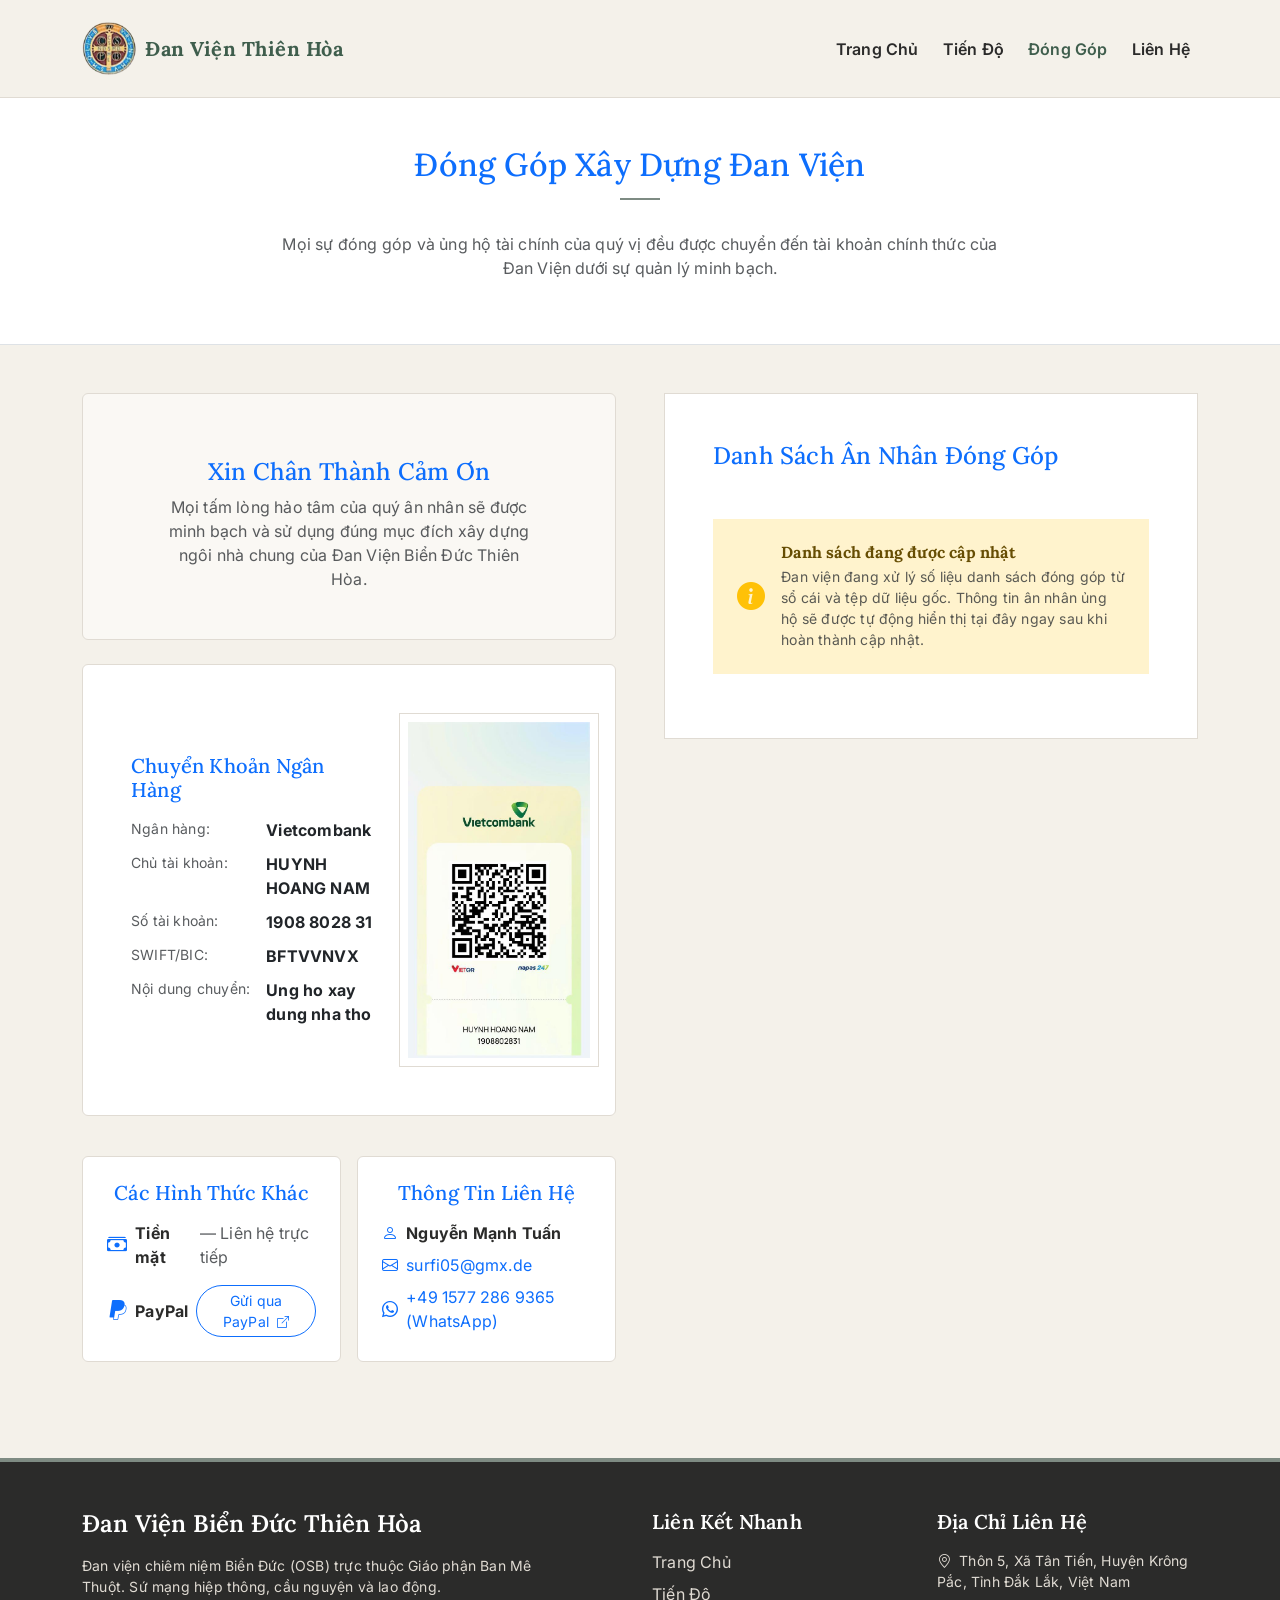
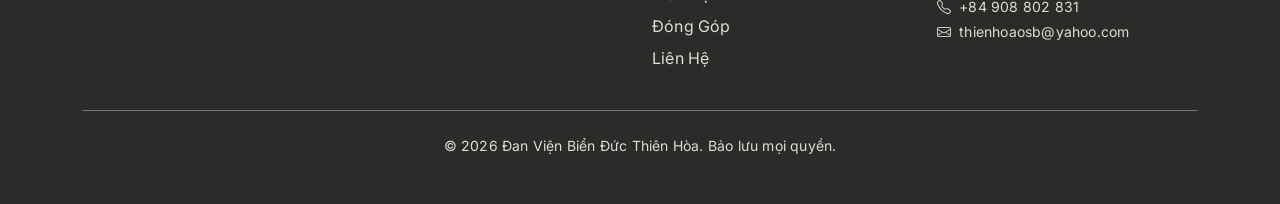
==== commit 7dcf0681: "refactor: separate gratitude card, side-by-side banking layout, remove border-top shadows Split welc" ====
--- a/donggop.html
+++ b/donggop.html
@@ -15,12 +15,10 @@
     .bank-card {
       border: 1px solid var(--color-border);
       background-color: var(--color-card-bg);
-      border-top: 4px solid var(--color-primary);
     }
     .bank-card-welcome {
       border: 1px solid var(--color-border);
       background-color: #FAF8F4;
-      border-top: 4px solid var(--color-primary);
     }
     .bank-details {
       display: grid;
@@ -71,32 +69,40 @@
     <div class="container">
       <div class="row g-5">
         
-        <!-- Left: Giving info (now wider + more inviting) -->
+        <!-- Left: Giving info -->
         <div class="col-lg-6">
+          <!-- Gratitude card (separate) -->
           <div class="card bank-card-welcome p-4 p-md-5 text-center">
-            <i class="bi bi-heart-fill text-primary fs-1 mb-3" aria-hidden="true"></i>
-            <h3 class="h3 text-primary font-serif mb-3">Quý Ân Nhân Có Thể Chuyển Tiền Trực Tiếp Qua</h3>
-            <p class="text-muted mb-4 col-md-10 mx-auto">Xin chân thành cảm ơn mọi tấm lòng hảo tâm. Mọi đóng góp đều được minh bạch và sử dụng đúng mục đích xây dựng ngôi nhà chung của Đan Viện.</p>
-            
-            <img src="assets/images/banking_qr.jpg" width="200" height="200" class="vietqr-image img-fluid mx-auto mb-4 clickable-img" alt="Mã QR Chuyển Khoản Vietcombank" onclick="triggerLightbox('assets/images/banking_qr.jpg')" onkeydown="if(event.key==='Enter'||event.key===' ')event.preventDefault(),triggerLightbox('assets/images/banking_qr.jpg')" tabindex="0" role="button" style="cursor:zoom-in;">
-            
-            <div class="border-top pt-4 mt-2">
-              <div class="bank-details mx-auto" style="max-width:360px;">
-                <span class="small text-muted text-nowrap">Ngân hàng:</span>
-                <strong class="text-dark">Vietcombank</strong>
-                <span class="small text-muted text-nowrap">Chủ tài khoản:</span>
-                <strong class="text-dark">HUYNH HOANG NAM</strong>
-                <span class="small text-muted text-nowrap">Số tài khoản:</span>
-                <strong class="text-dark" translate="no">1908 8028 31</strong>
-                <span class="small text-muted text-nowrap">SWIFT/BIC:</span>
-                <strong class="text-dark" translate="no">BFTVVNVX</strong>
-                <span class="small text-muted text-nowrap">Nội dung chuyển:</span>
-                <strong class="text-dark">Ung ho xay dung nha tho</strong>
-              </div>
-            </div>
+            <i class="bi bi-cross text-primary fs-1 mb-3" aria-hidden="true"></i>
+            <h4 class="h4 text-primary font-serif mb-2">Xin Chân Thành Cảm Ơn</h4>
+            <p class="text-muted mb-0 col-md-10 mx-auto">Mọi tấm lòng hảo tâm của quý ân nhân sẽ được minh bạch và sử dụng đúng mục đích xây dựng ngôi nhà chung của Đan Viện Biển Đức Thiên Hòa.</p>
           </div>
 
-          <!-- Alternative + Contact side by side on larger screens -->
+          <!-- Direct banking card: side-by-side layout -->
+          <div class="card bank-card p-4 p-md-5 mt-4">
+            <div class="row g-4 align-items-center">
+              <div class="col-md-7">
+                <h4 class="h5 text-primary font-serif mb-3">Chuyển Khoản Ngân Hàng</h4>
+                <div class="bank-details">
+                  <span class="small text-muted text-nowrap">Ngân hàng:</span>
+                  <strong class="text-dark">Vietcombank</strong>
+                  <span class="small text-muted text-nowrap">Chủ tài khoản:</span>
+                  <strong class="text-dark">HUYNH HOANG NAM</strong>
+                  <span class="small text-muted text-nowrap">Số tài khoản:</span>
+                  <strong class="text-dark" translate="no">1908 8028 31</strong>
+                  <span class="small text-muted text-nowrap">SWIFT/BIC:</span>
+                  <strong class="text-dark" translate="no">BFTVVNVX</strong>
+                  <span class="small text-muted text-nowrap">Nội dung chuyển:</span>
+                  <strong class="text-dark">Ung ho xay dung nha tho</strong>
+                </div>
+              </div>
+              <div class="col-md-5 text-center">
+                <img src="assets/images/banking_qr.jpg" width="200" height="200" class="vietqr-image img-fluid clickable-img" alt="Mã QR Chuyển Khoản Vietcombank" onclick="triggerLightbox('assets/images/banking_qr.jpg')" onkeydown="if(event.key==='Enter'||event.key===' ')event.preventDefault(),triggerLightbox('assets/images/banking_qr.jpg')" tabindex="0" role="button" style="cursor:zoom-in;">
+              </div>
+            </div>
+          </div>
+
+          <!-- Alternative + Contact side by side -->
           <div class="row g-3 mt-4">
             <div class="col-md-6">
               <div class="card bank-card p-4 text-center h-100">
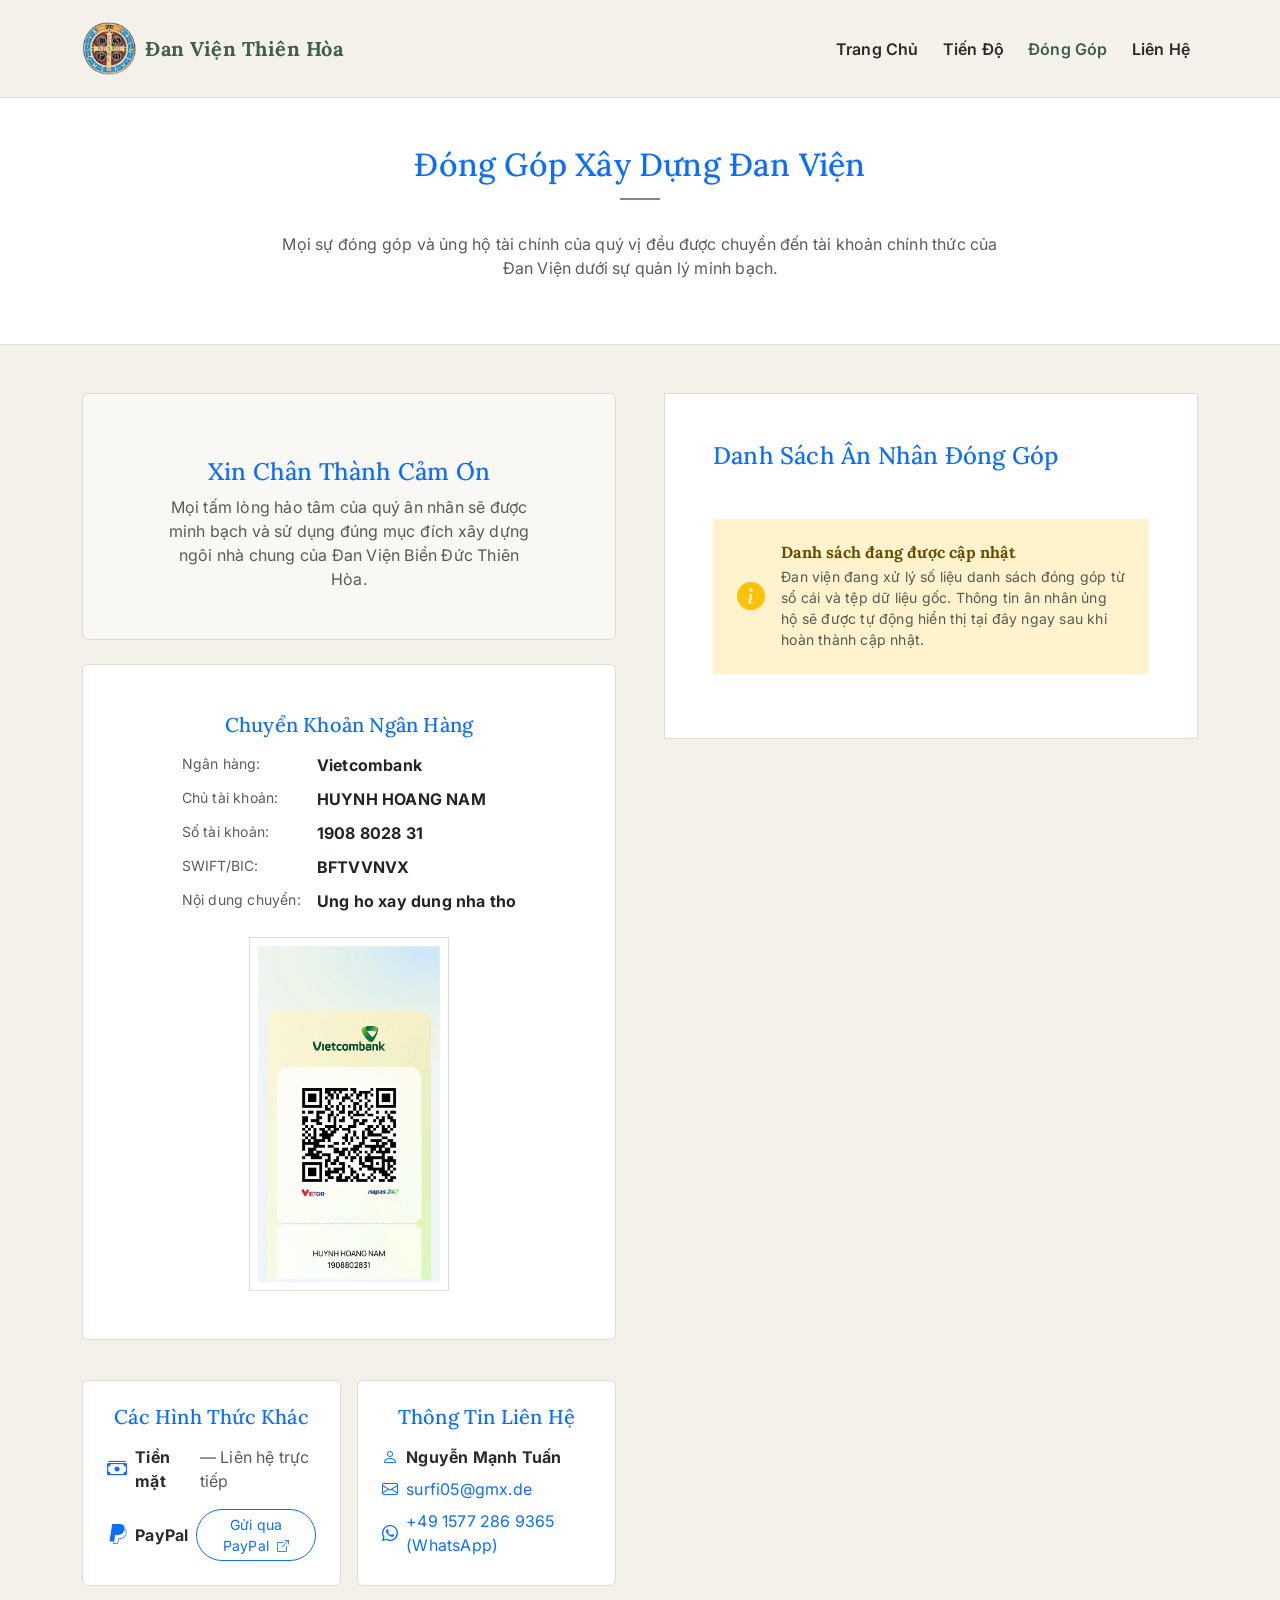
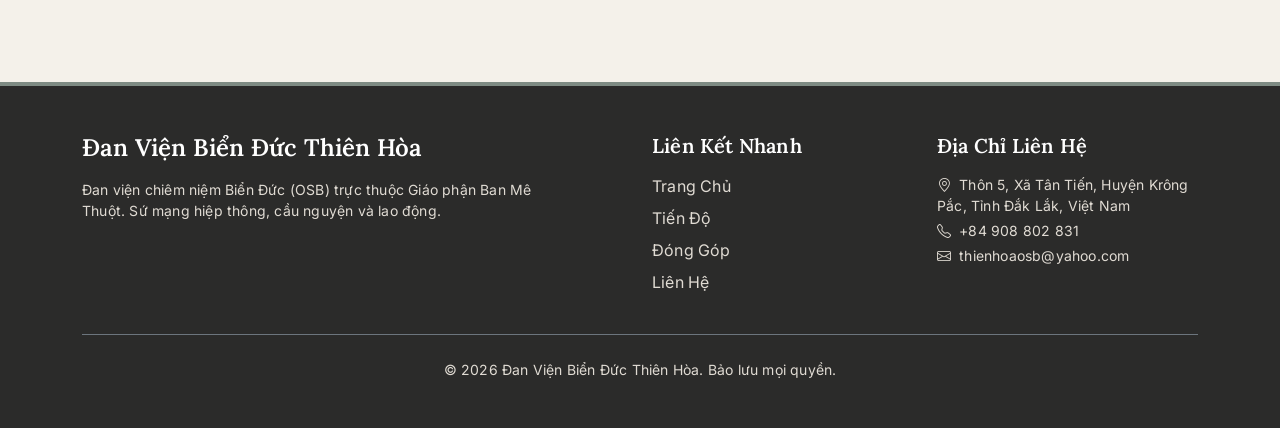
==== commit 3154a487: "refactor: simplify banking card to centered stacked layout Remove side-by-side layout. Banking card " ====
--- a/donggop.html
+++ b/donggop.html
@@ -78,27 +78,23 @@
             <p class="text-muted mb-0 col-md-10 mx-auto">Mọi tấm lòng hảo tâm của quý ân nhân sẽ được minh bạch và sử dụng đúng mục đích xây dựng ngôi nhà chung của Đan Viện Biển Đức Thiên Hòa.</p>
           </div>
 
-          <!-- Direct banking card: side-by-side layout -->
+          <!-- Direct banking card -->
           <div class="card bank-card p-4 p-md-5 mt-4">
-            <div class="row g-4 align-items-center">
-              <div class="col-md-7">
-                <h4 class="h5 text-primary font-serif mb-3">Chuyển Khoản Ngân Hàng</h4>
-                <div class="bank-details">
-                  <span class="small text-muted text-nowrap">Ngân hàng:</span>
-                  <strong class="text-dark">Vietcombank</strong>
-                  <span class="small text-muted text-nowrap">Chủ tài khoản:</span>
-                  <strong class="text-dark">HUYNH HOANG NAM</strong>
-                  <span class="small text-muted text-nowrap">Số tài khoản:</span>
-                  <strong class="text-dark" translate="no">1908 8028 31</strong>
-                  <span class="small text-muted text-nowrap">SWIFT/BIC:</span>
-                  <strong class="text-dark" translate="no">BFTVVNVX</strong>
-                  <span class="small text-muted text-nowrap">Nội dung chuyển:</span>
-                  <strong class="text-dark">Ung ho xay dung nha tho</strong>
-                </div>
-              </div>
-              <div class="col-md-5 text-center">
-                <img src="assets/images/banking_qr.jpg" width="200" height="200" class="vietqr-image img-fluid clickable-img" alt="Mã QR Chuyển Khoản Vietcombank" onclick="triggerLightbox('assets/images/banking_qr.jpg')" onkeydown="if(event.key==='Enter'||event.key===' ')event.preventDefault(),triggerLightbox('assets/images/banking_qr.jpg')" tabindex="0" role="button" style="cursor:zoom-in;">
-              </div>
+            <h4 class="h5 text-primary font-serif mb-3 text-center">Chuyển Khoản Ngân Hàng</h4>
+            <div class="bank-details mx-auto" style="max-width:380px;">
+              <span class="small text-muted text-nowrap">Ngân hàng:</span>
+              <strong class="text-dark">Vietcombank</strong>
+              <span class="small text-muted text-nowrap">Chủ tài khoản:</span>
+              <strong class="text-dark">HUYNH HOANG NAM</strong>
+              <span class="small text-muted text-nowrap">Số tài khoản:</span>
+              <strong class="text-dark" translate="no">1908 8028 31</strong>
+              <span class="small text-muted text-nowrap">SWIFT/BIC:</span>
+              <strong class="text-dark" translate="no">BFTVVNVX</strong>
+              <span class="small text-muted text-nowrap">Nội dung chuyển:</span>
+              <strong class="text-dark">Ung ho xay dung nha tho</strong>
+            </div>
+            <div class="text-center mt-4">
+              <img src="assets/images/banking_qr.jpg" width="200" height="200" class="vietqr-image img-fluid clickable-img" alt="Mã QR Chuyển Khoản Vietcombank" onclick="triggerLightbox('assets/images/banking_qr.jpg')" onkeydown="if(event.key==='Enter'||event.key===' ')event.preventDefault(),triggerLightbox('assets/images/banking_qr.jpg')" tabindex="0" role="button" style="cursor:zoom-in;">
             </div>
           </div>
 
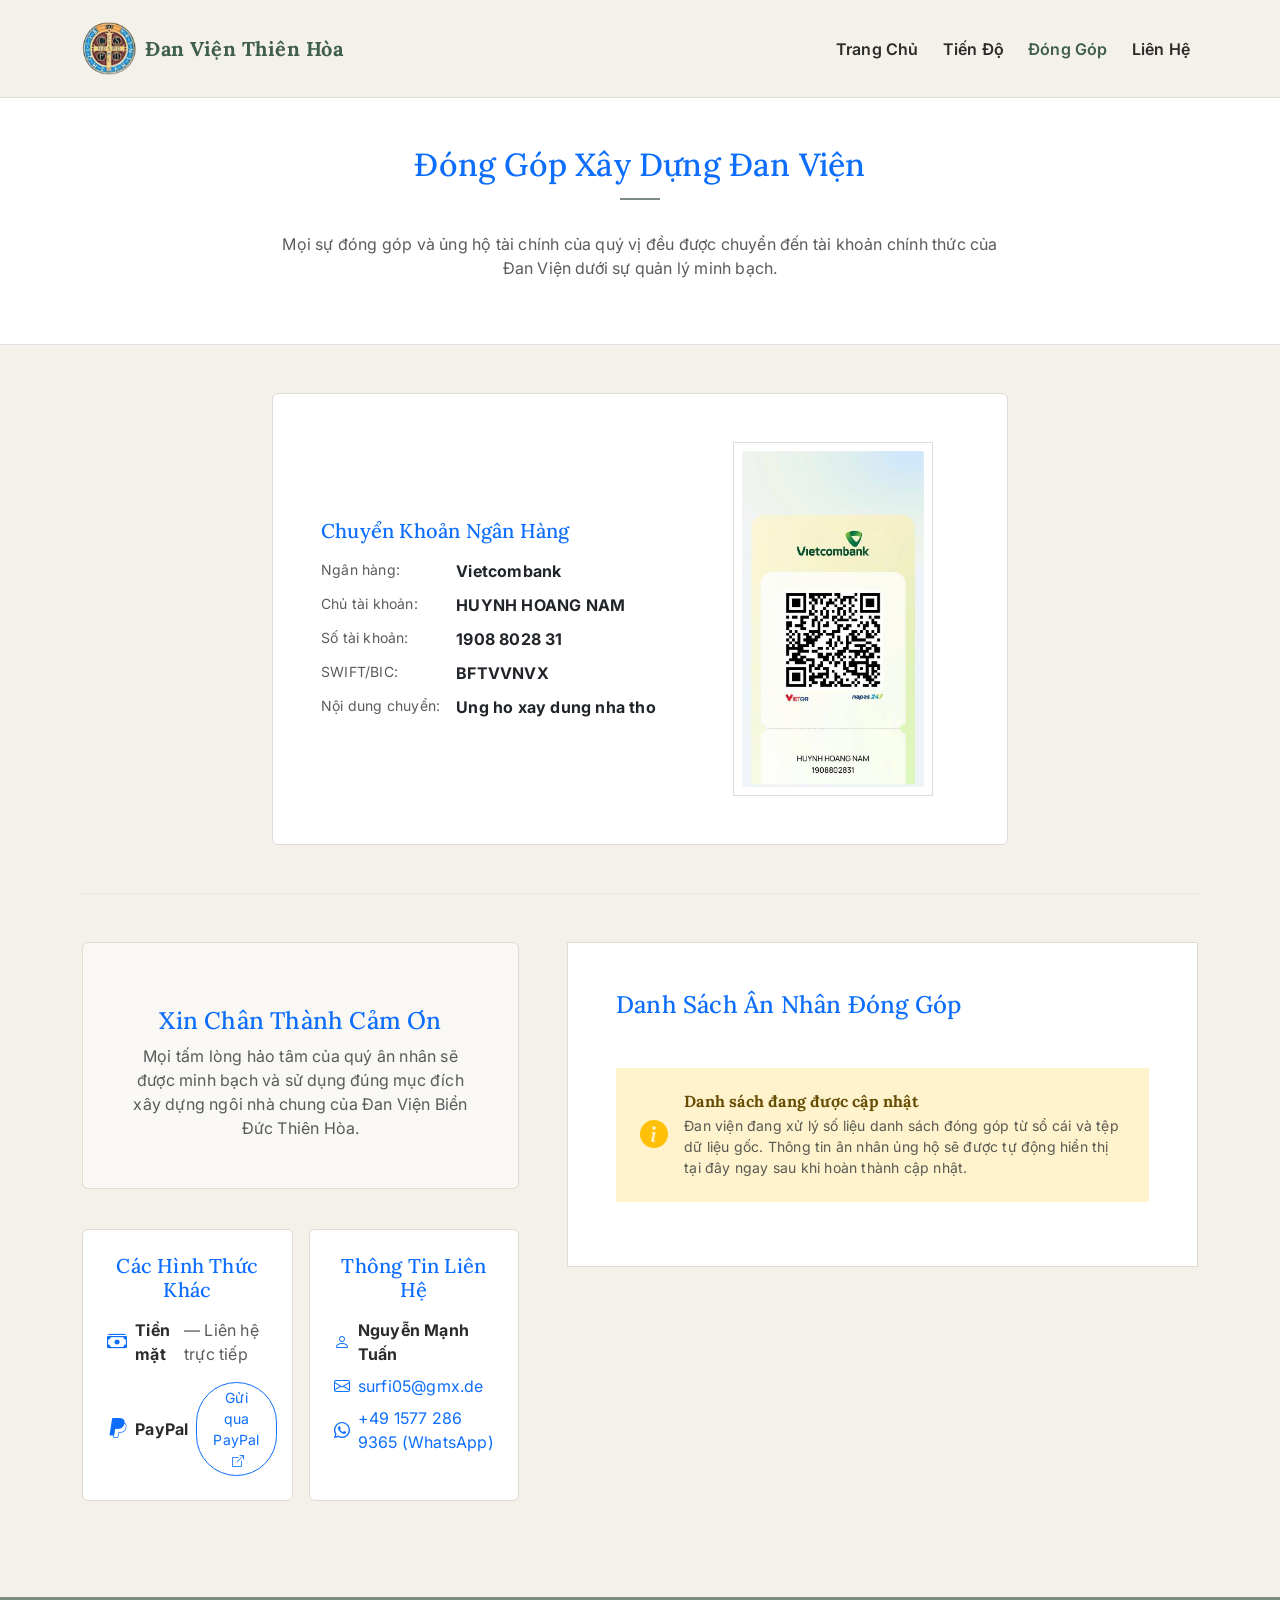
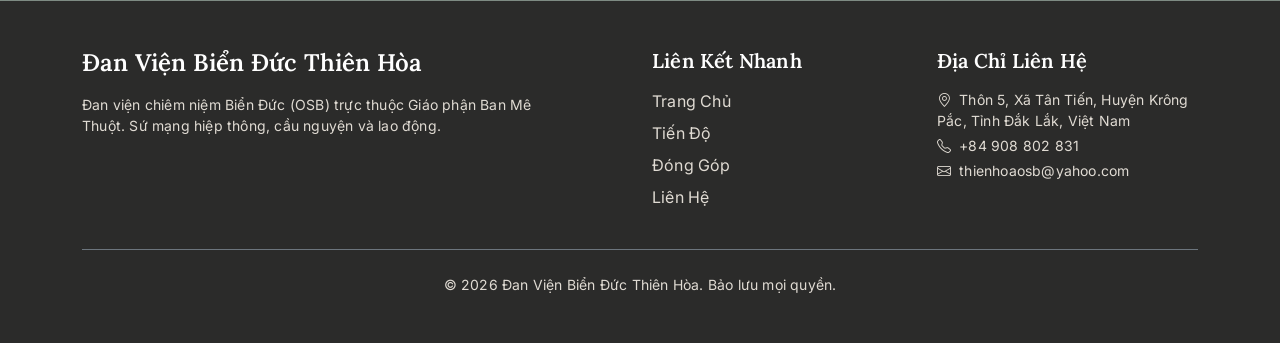
==== commit 64481d63: "refactor: stack banking card on top with page split below Banking card now sits full-width (col-lg-8" ====
--- a/donggop.html
+++ b/donggop.html
@@ -67,35 +67,46 @@
   <!-- Core Content Section -->
   <section class="py-5">
     <div class="container">
+
+      <!-- Top: Banking card (full width, centered) -->
+      <div class="row justify-content-center">
+        <div class="col-lg-8">
+          <div class="card bank-card p-4 p-md-5">
+            <div class="row g-4 align-items-center">
+              <div class="col-md-7">
+                <h4 class="h5 text-primary font-serif mb-3">Chuyển Khoản Ngân Hàng</h4>
+                <div class="bank-details">
+                  <span class="small text-muted text-nowrap">Ngân hàng:</span>
+                  <strong class="text-dark">Vietcombank</strong>
+                  <span class="small text-muted text-nowrap">Chủ tài khoản:</span>
+                  <strong class="text-dark">HUYNH HOANG NAM</strong>
+                  <span class="small text-muted text-nowrap">Số tài khoản:</span>
+                  <strong class="text-dark" translate="no">1908 8028 31</strong>
+                  <span class="small text-muted text-nowrap">SWIFT/BIC:</span>
+                  <strong class="text-dark" translate="no">BFTVVNVX</strong>
+                  <span class="small text-muted text-nowrap">Nội dung chuyển:</span>
+                  <strong class="text-dark">Ung ho xay dung nha tho</strong>
+                </div>
+              </div>
+              <div class="col-md-5 text-center">
+                <img src="assets/images/banking_qr.jpg" width="200" height="200" class="vietqr-image img-fluid clickable-img" alt="Mã QR Chuyển Khoản Vietcombank" onclick="triggerLightbox('assets/images/banking_qr.jpg')" onkeydown="if(event.key==='Enter'||event.key===' ')event.preventDefault(),triggerLightbox('assets/images/banking_qr.jpg')" tabindex="0" role="button" style="cursor:zoom-in;">
+              </div>
+            </div>
+          </div>
+        </div>
+      </div>
+
+      <!-- Faint page split -->
+      <hr class="my-5 border-secondary-subtle opacity-25">
+
+      <!-- Bottom: Gratitude card + Donation list -->
       <div class="row g-5">
-        
-        <!-- Left: Giving info -->
-        <div class="col-lg-6">
-          <!-- Gratitude card (separate) -->
+        <div class="col-lg-5">
+          <!-- Gratitude card -->
           <div class="card bank-card-welcome p-4 p-md-5 text-center">
             <i class="bi bi-cross text-primary fs-1 mb-3" aria-hidden="true"></i>
             <h4 class="h4 text-primary font-serif mb-2">Xin Chân Thành Cảm Ơn</h4>
-            <p class="text-muted mb-0 col-md-10 mx-auto">Mọi tấm lòng hảo tâm của quý ân nhân sẽ được minh bạch và sử dụng đúng mục đích xây dựng ngôi nhà chung của Đan Viện Biển Đức Thiên Hòa.</p>
-          </div>
-
-          <!-- Direct banking card -->
-          <div class="card bank-card p-4 p-md-5 mt-4">
-            <h4 class="h5 text-primary font-serif mb-3 text-center">Chuyển Khoản Ngân Hàng</h4>
-            <div class="bank-details mx-auto" style="max-width:380px;">
-              <span class="small text-muted text-nowrap">Ngân hàng:</span>
-              <strong class="text-dark">Vietcombank</strong>
-              <span class="small text-muted text-nowrap">Chủ tài khoản:</span>
-              <strong class="text-dark">HUYNH HOANG NAM</strong>
-              <span class="small text-muted text-nowrap">Số tài khoản:</span>
-              <strong class="text-dark" translate="no">1908 8028 31</strong>
-              <span class="small text-muted text-nowrap">SWIFT/BIC:</span>
-              <strong class="text-dark" translate="no">BFTVVNVX</strong>
-              <span class="small text-muted text-nowrap">Nội dung chuyển:</span>
-              <strong class="text-dark">Ung ho xay dung nha tho</strong>
-            </div>
-            <div class="text-center mt-4">
-              <img src="assets/images/banking_qr.jpg" width="200" height="200" class="vietqr-image img-fluid clickable-img" alt="Mã QR Chuyển Khoản Vietcombank" onclick="triggerLightbox('assets/images/banking_qr.jpg')" onkeydown="if(event.key==='Enter'||event.key===' ')event.preventDefault(),triggerLightbox('assets/images/banking_qr.jpg')" tabindex="0" role="button" style="cursor:zoom-in;">
-            </div>
+            <p class="text-muted mb-0">Mọi tấm lòng hảo tâm của quý ân nhân sẽ được minh bạch và sử dụng đúng mục đích xây dựng ngôi nhà chung của Đan Viện Biển Đức Thiên Hòa.</p>
           </div>
 
           <!-- Alternative + Contact side by side -->
@@ -139,11 +150,10 @@
           </div>
         </div>
 
-        <!-- Right: Donor listings table -->
-        <div class="col-lg-6">
+        <div class="col-lg-7">
           <div class="card card-custom p-4 p-md-5">
             <h3 class="h4 text-primary font-serif mb-4">Danh Sách Ân Nhân Đóng Góp</h3>
-            
+
             <!-- Controls -->
             <div class="row g-3 align-items-center justify-content-between mb-4" id="tableControls" style="display:none;">
               <div class="col-sm-6 col-md-5">
@@ -199,6 +209,7 @@
         </div>
 
       </div>
+
     </div>
   </section>
 
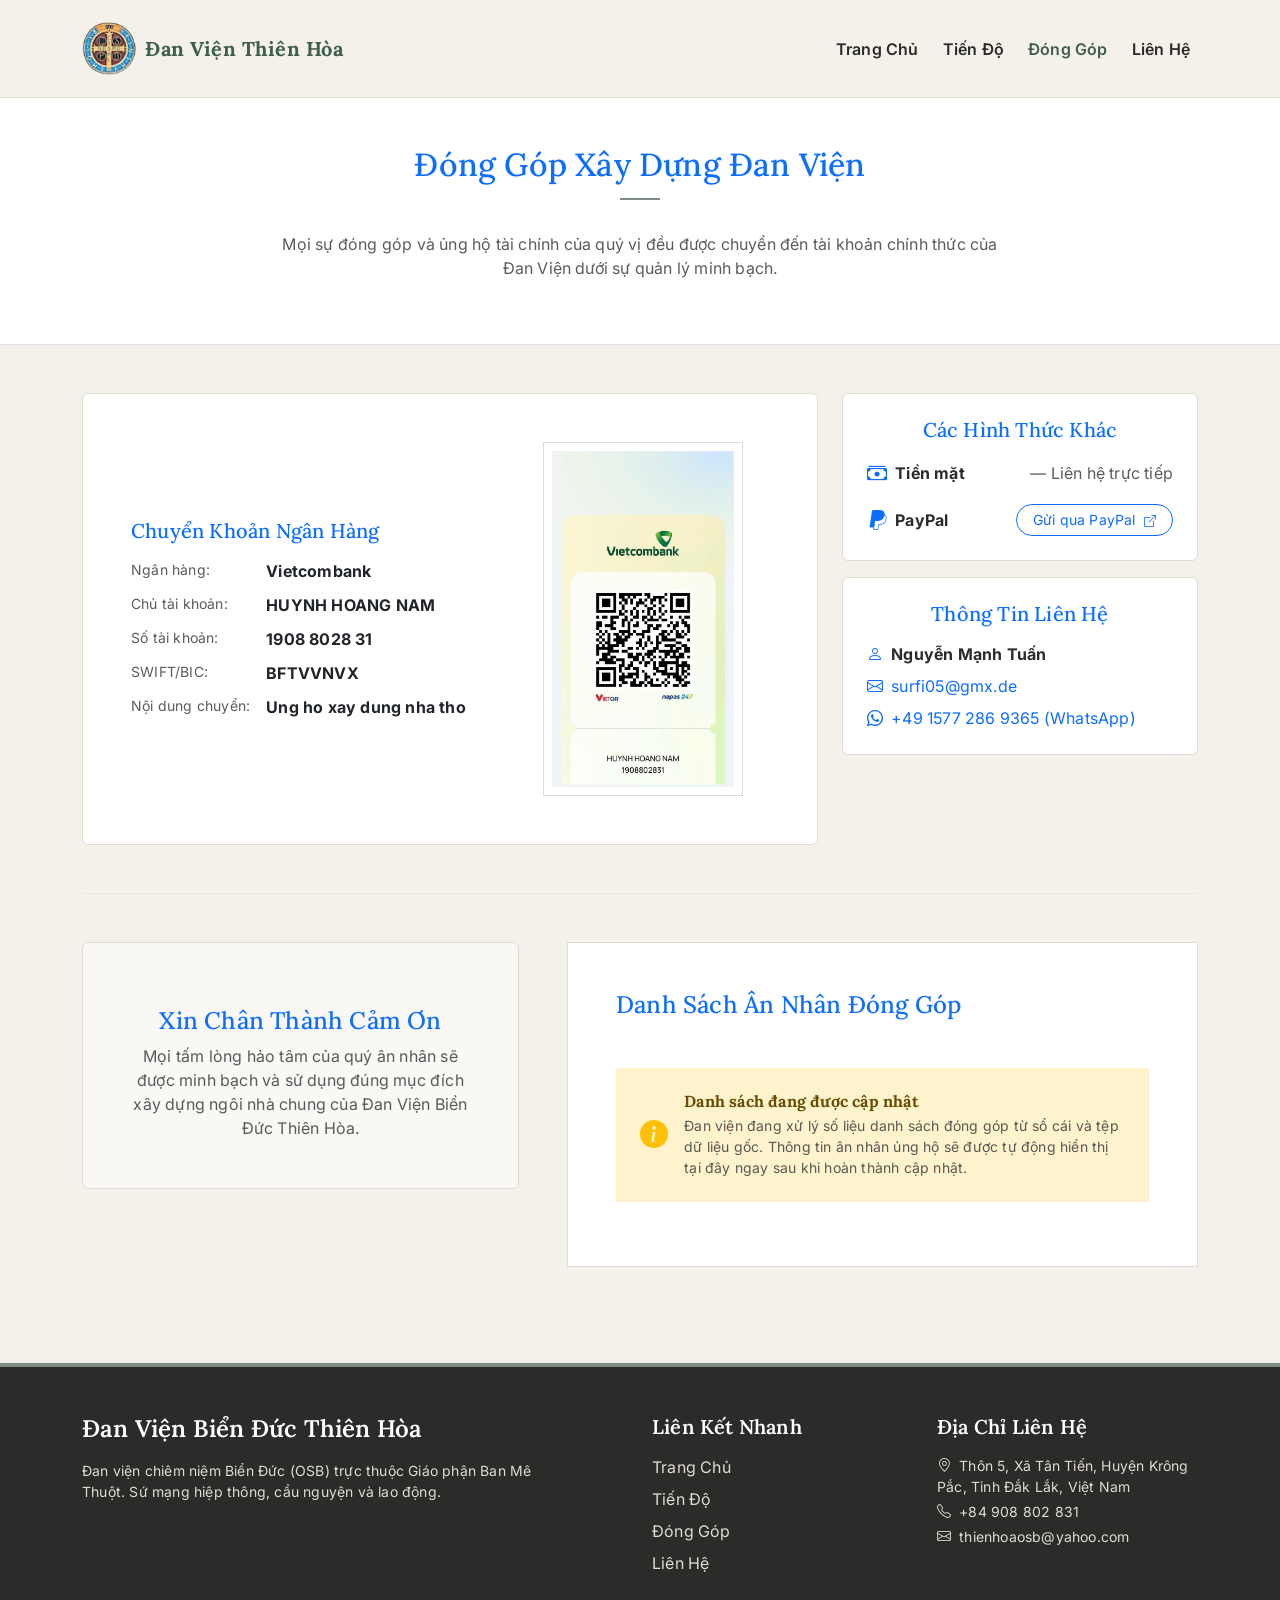
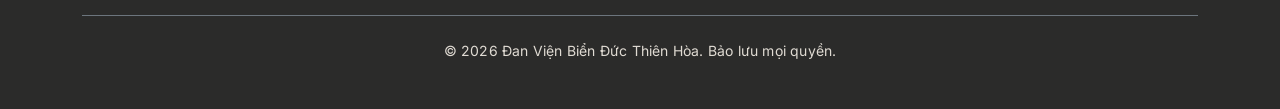
==== commit 9c34c2f9: "refactor: move alternatives/contact next to banking card above split Top row now has banking card (c" ====
--- a/donggop.html
+++ b/donggop.html
@@ -68,10 +68,10 @@
   <section class="py-5">
     <div class="container">
 
-      <!-- Top: Banking card (full width, centered) -->
-      <div class="row justify-content-center">
+      <!-- Top: Banking + Alternative/Contact side by side -->
+      <div class="row g-4">
         <div class="col-lg-8">
-          <div class="card bank-card p-4 p-md-5">
+          <div class="card bank-card p-4 p-md-5 h-100">
             <div class="row g-4 align-items-center">
               <div class="col-md-7">
                 <h4 class="h5 text-primary font-serif mb-3">Chuyển Khoản Ngân Hàng</h4>
@@ -94,6 +94,40 @@
             </div>
           </div>
         </div>
+        <div class="col-lg-4">
+          <div class="card bank-card p-4 text-center">
+            <h4 class="h5 text-primary font-serif mb-3">Các Hình Thức Khác</h4>
+            <div class="text-start">
+              <p class="d-flex align-items-center gap-2 mb-3">
+                <i class="bi bi-cash-stack text-primary fs-5" aria-hidden="true"></i>
+                <strong>Tiền mặt</strong>
+                <span class="text-muted ms-auto">— Liên hệ trực tiếp</span>
+              </p>
+              <p class="d-flex align-items-center gap-2 mb-0">
+                <i class="bi bi-paypal text-primary fs-5" aria-hidden="true"></i>
+                <strong>PayPal</strong>
+                <a href="https://www.paypal.com/pools/c/9pUxez8VKe" target="_blank" rel="noopener noreferrer" class="ms-auto btn btn-sm btn-outline-primary rounded-pill px-3">Gửi qua PayPal <i class="bi bi-box-arrow-up-right ms-1 small"></i></a>
+              </p>
+            </div>
+          </div>
+          <div class="card bank-card p-4 text-center mt-3">
+            <h4 class="h5 text-primary font-serif mb-3">Thông Tin Liên Hệ</h4>
+            <div class="text-start">
+              <p class="d-flex align-items-center gap-2 mb-2">
+                <i class="bi bi-person text-primary" aria-hidden="true"></i>
+                <strong>Nguyễn Mạnh Tuấn</strong>
+              </p>
+              <p class="d-flex align-items-center gap-2 mb-2">
+                <i class="bi bi-envelope text-primary" aria-hidden="true"></i>
+                <a href="mailto:surfi05@gmx.de" class="text-decoration-none" translate="no">surfi05@gmx.de</a>
+              </p>
+              <p class="d-flex align-items-center gap-2 mb-0">
+                <i class="bi bi-whatsapp text-primary" aria-hidden="true"></i>
+                <a href="https://wa.me/4915772869365" target="_blank" rel="noopener noreferrer" class="text-decoration-none">+49 1577 286 9365 (WhatsApp)</a>
+              </p>
+            </div>
+          </div>
+        </div>
       </div>
 
       <!-- Faint page split -->
@@ -107,46 +141,6 @@
             <i class="bi bi-cross text-primary fs-1 mb-3" aria-hidden="true"></i>
             <h4 class="h4 text-primary font-serif mb-2">Xin Chân Thành Cảm Ơn</h4>
             <p class="text-muted mb-0">Mọi tấm lòng hảo tâm của quý ân nhân sẽ được minh bạch và sử dụng đúng mục đích xây dựng ngôi nhà chung của Đan Viện Biển Đức Thiên Hòa.</p>
-          </div>
-
-          <!-- Alternative + Contact side by side -->
-          <div class="row g-3 mt-4">
-            <div class="col-md-6">
-              <div class="card bank-card p-4 text-center h-100">
-                <h4 class="h5 text-primary font-serif mb-3">Các Hình Thức Khác</h4>
-                <div class="text-start">
-                  <p class="d-flex align-items-center gap-2 mb-3">
-                    <i class="bi bi-cash-stack text-primary fs-5" aria-hidden="true"></i>
-                    <strong>Tiền mặt</strong>
-                    <span class="text-muted ms-auto">— Liên hệ trực tiếp</span>
-                  </p>
-                  <p class="d-flex align-items-center gap-2 mb-0">
-                    <i class="bi bi-paypal text-primary fs-5" aria-hidden="true"></i>
-                    <strong>PayPal</strong>
-                    <a href="https://www.paypal.com/pools/c/9pUxez8VKe" target="_blank" rel="noopener noreferrer" class="ms-auto btn btn-sm btn-outline-primary rounded-pill px-3">Gửi qua PayPal <i class="bi bi-box-arrow-up-right ms-1 small"></i></a>
-                  </p>
-                </div>
-              </div>
-            </div>
-            <div class="col-md-6">
-              <div class="card bank-card p-4 text-center h-100">
-                <h4 class="h5 text-primary font-serif mb-3">Thông Tin Liên Hệ</h4>
-                <div class="text-start">
-                  <p class="d-flex align-items-center gap-2 mb-2">
-                    <i class="bi bi-person text-primary" aria-hidden="true"></i>
-                    <strong>Nguyễn Mạnh Tuấn</strong>
-                  </p>
-                  <p class="d-flex align-items-center gap-2 mb-2">
-                    <i class="bi bi-envelope text-primary" aria-hidden="true"></i>
-                    <a href="mailto:surfi05@gmx.de" class="text-decoration-none" translate="no">surfi05@gmx.de</a>
-                  </p>
-                  <p class="d-flex align-items-center gap-2 mb-0">
-                    <i class="bi bi-whatsapp text-primary" aria-hidden="true"></i>
-                    <a href="https://wa.me/4915772869365" target="_blank" rel="noopener noreferrer" class="text-decoration-none">+49 1577 286 9365 (WhatsApp)</a>
-                  </p>
-                </div>
-              </div>
-            </div>
           </div>
         </div>
 
